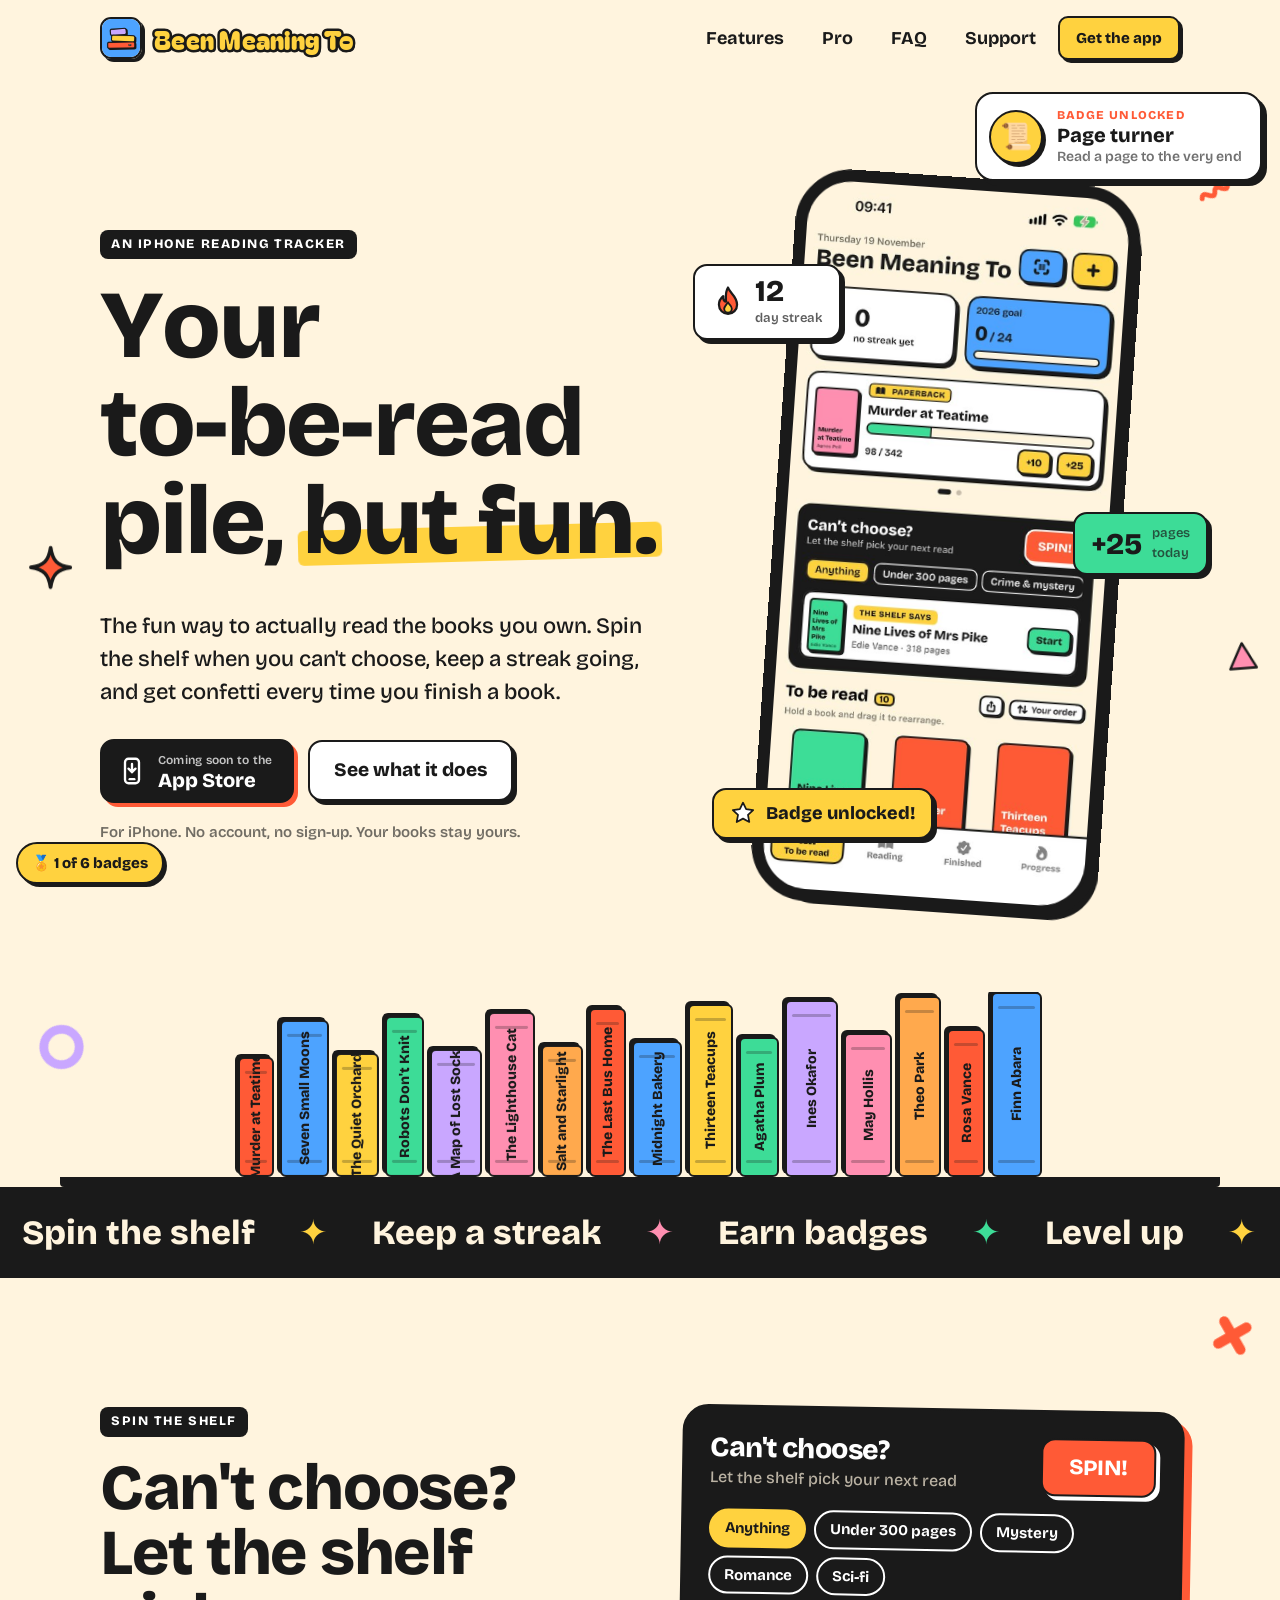
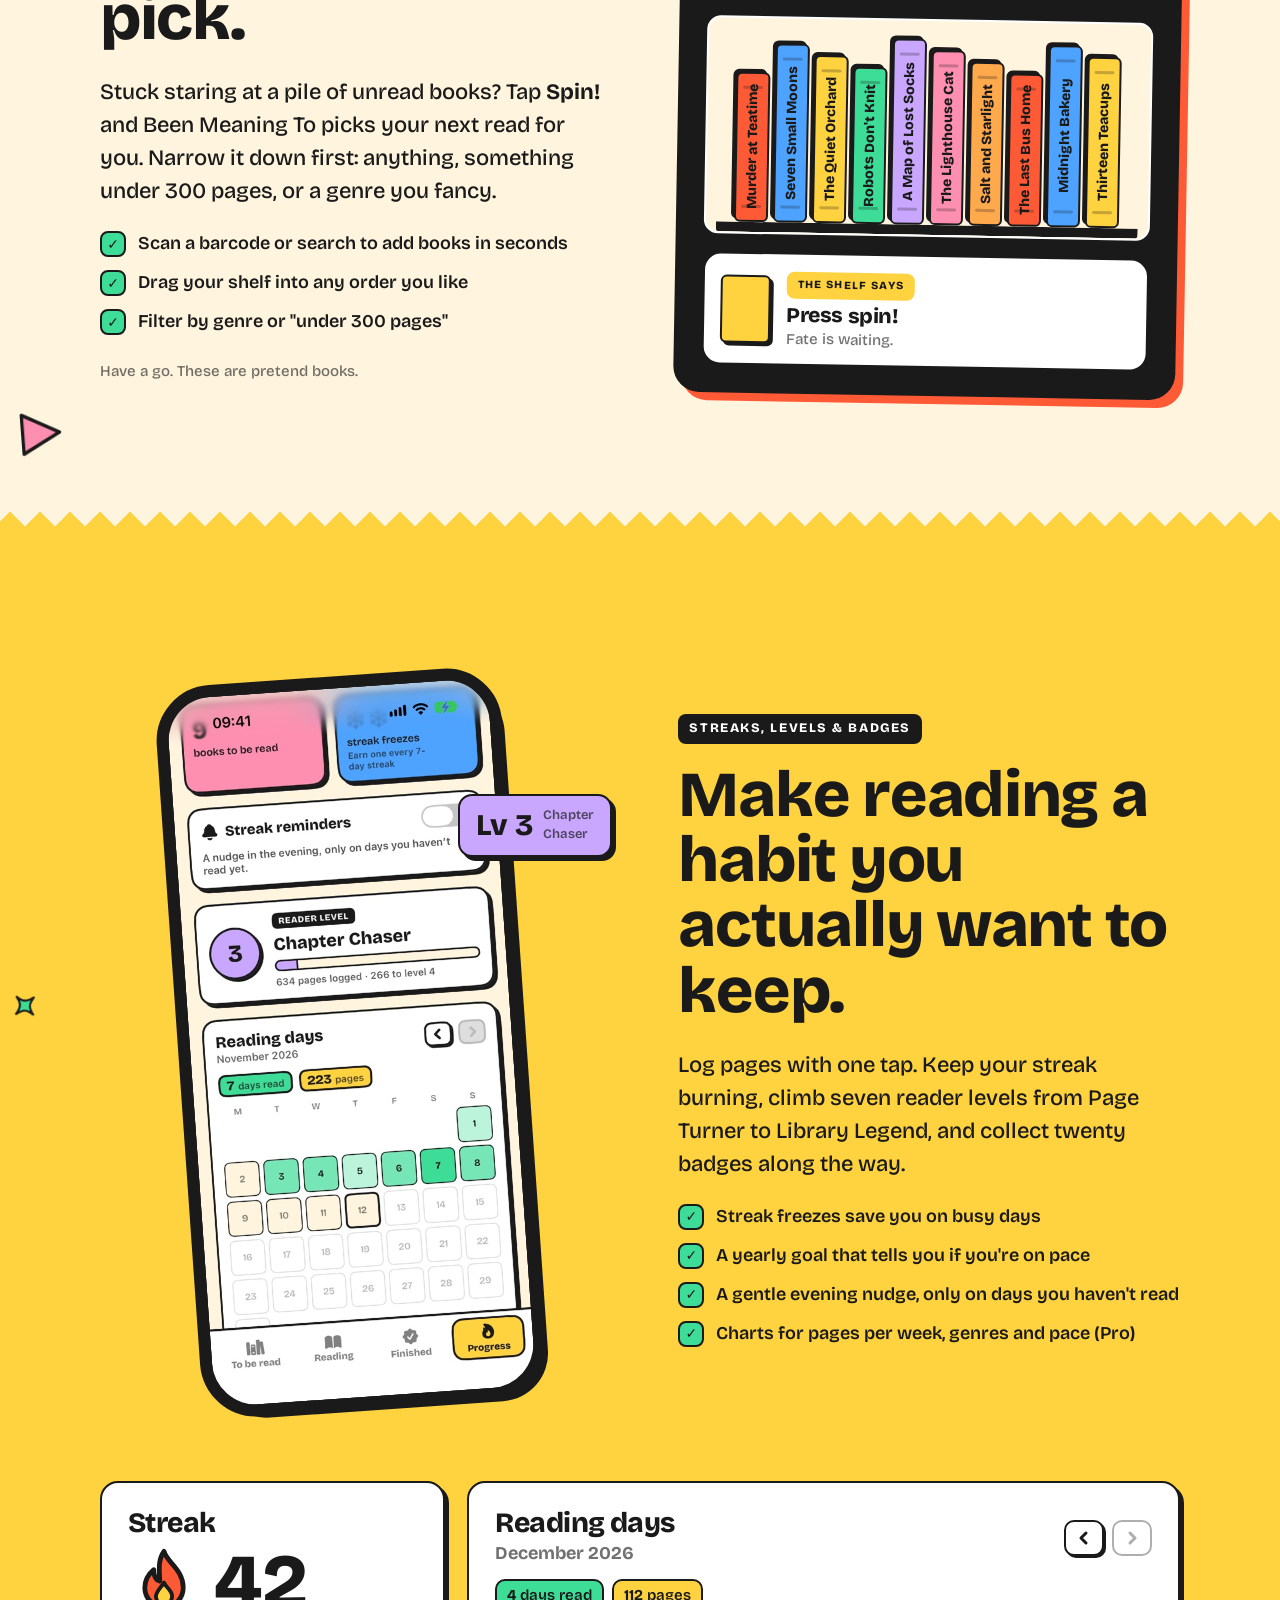
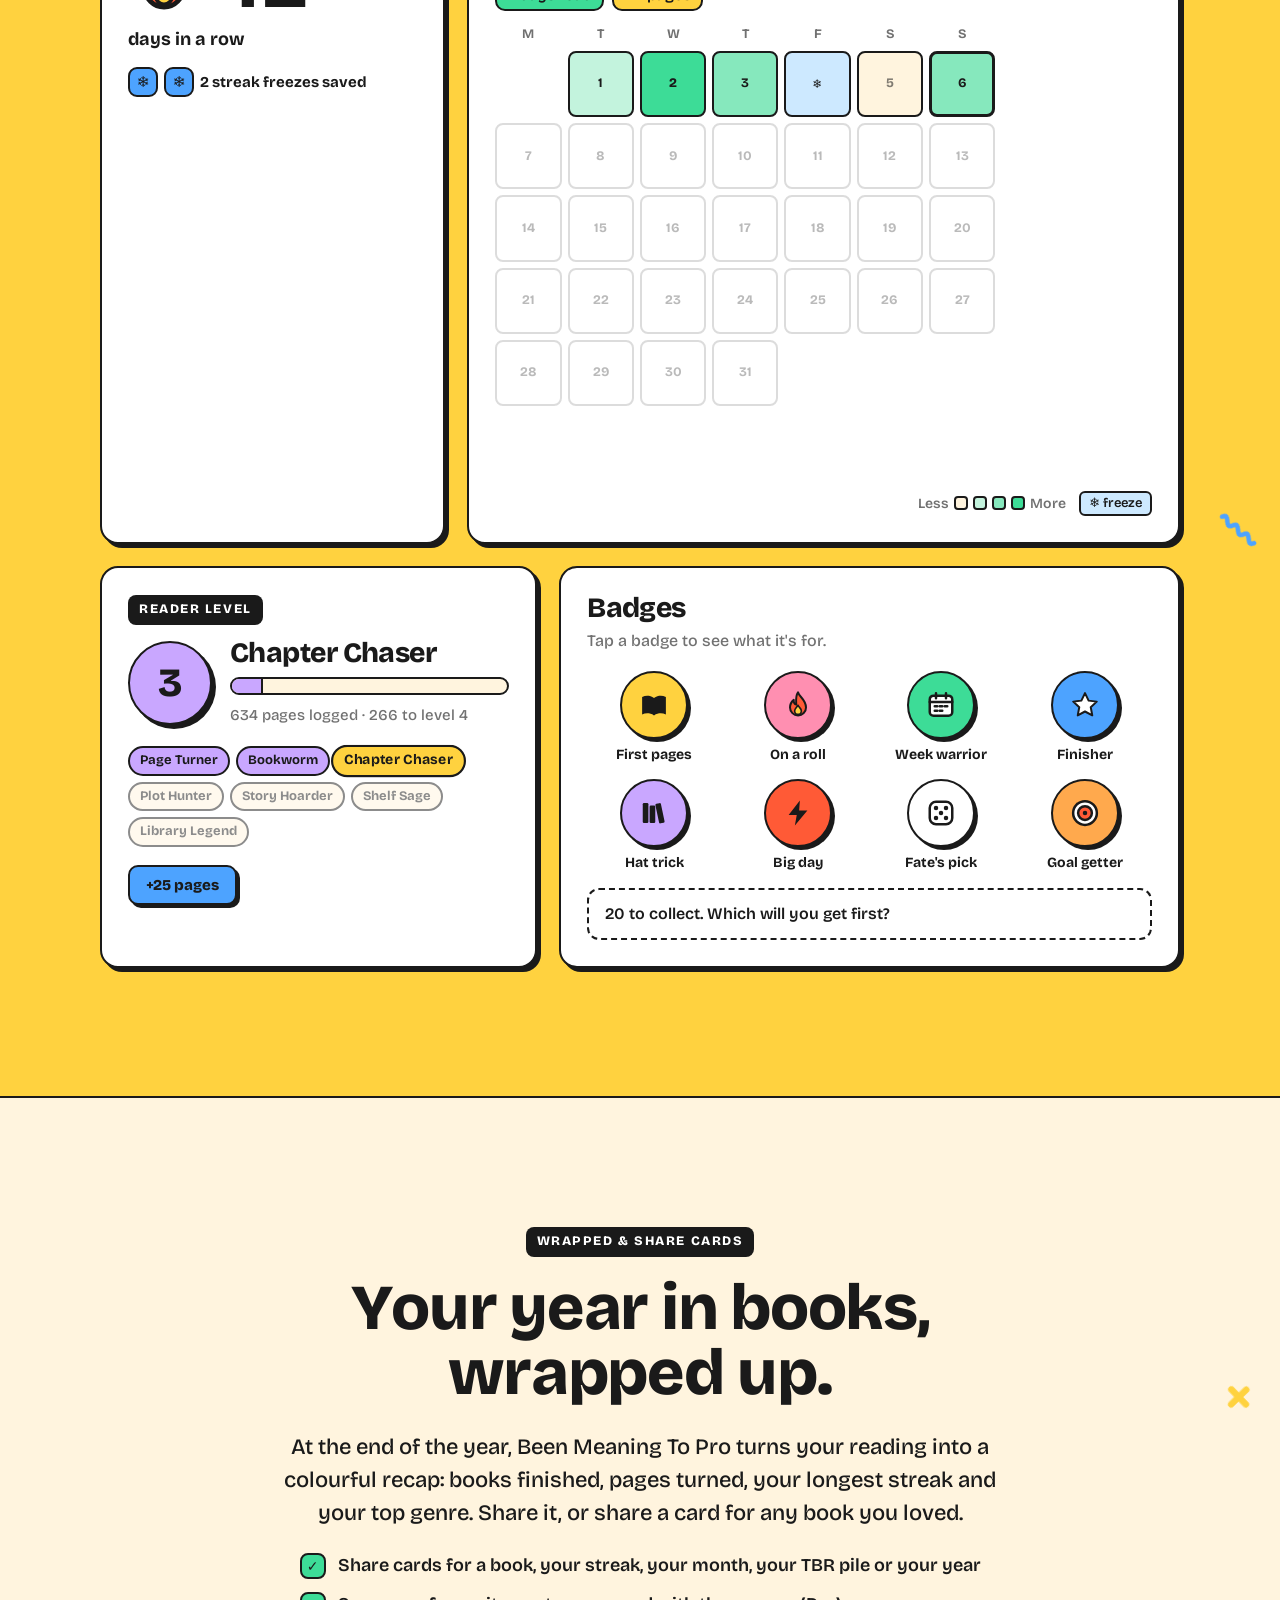
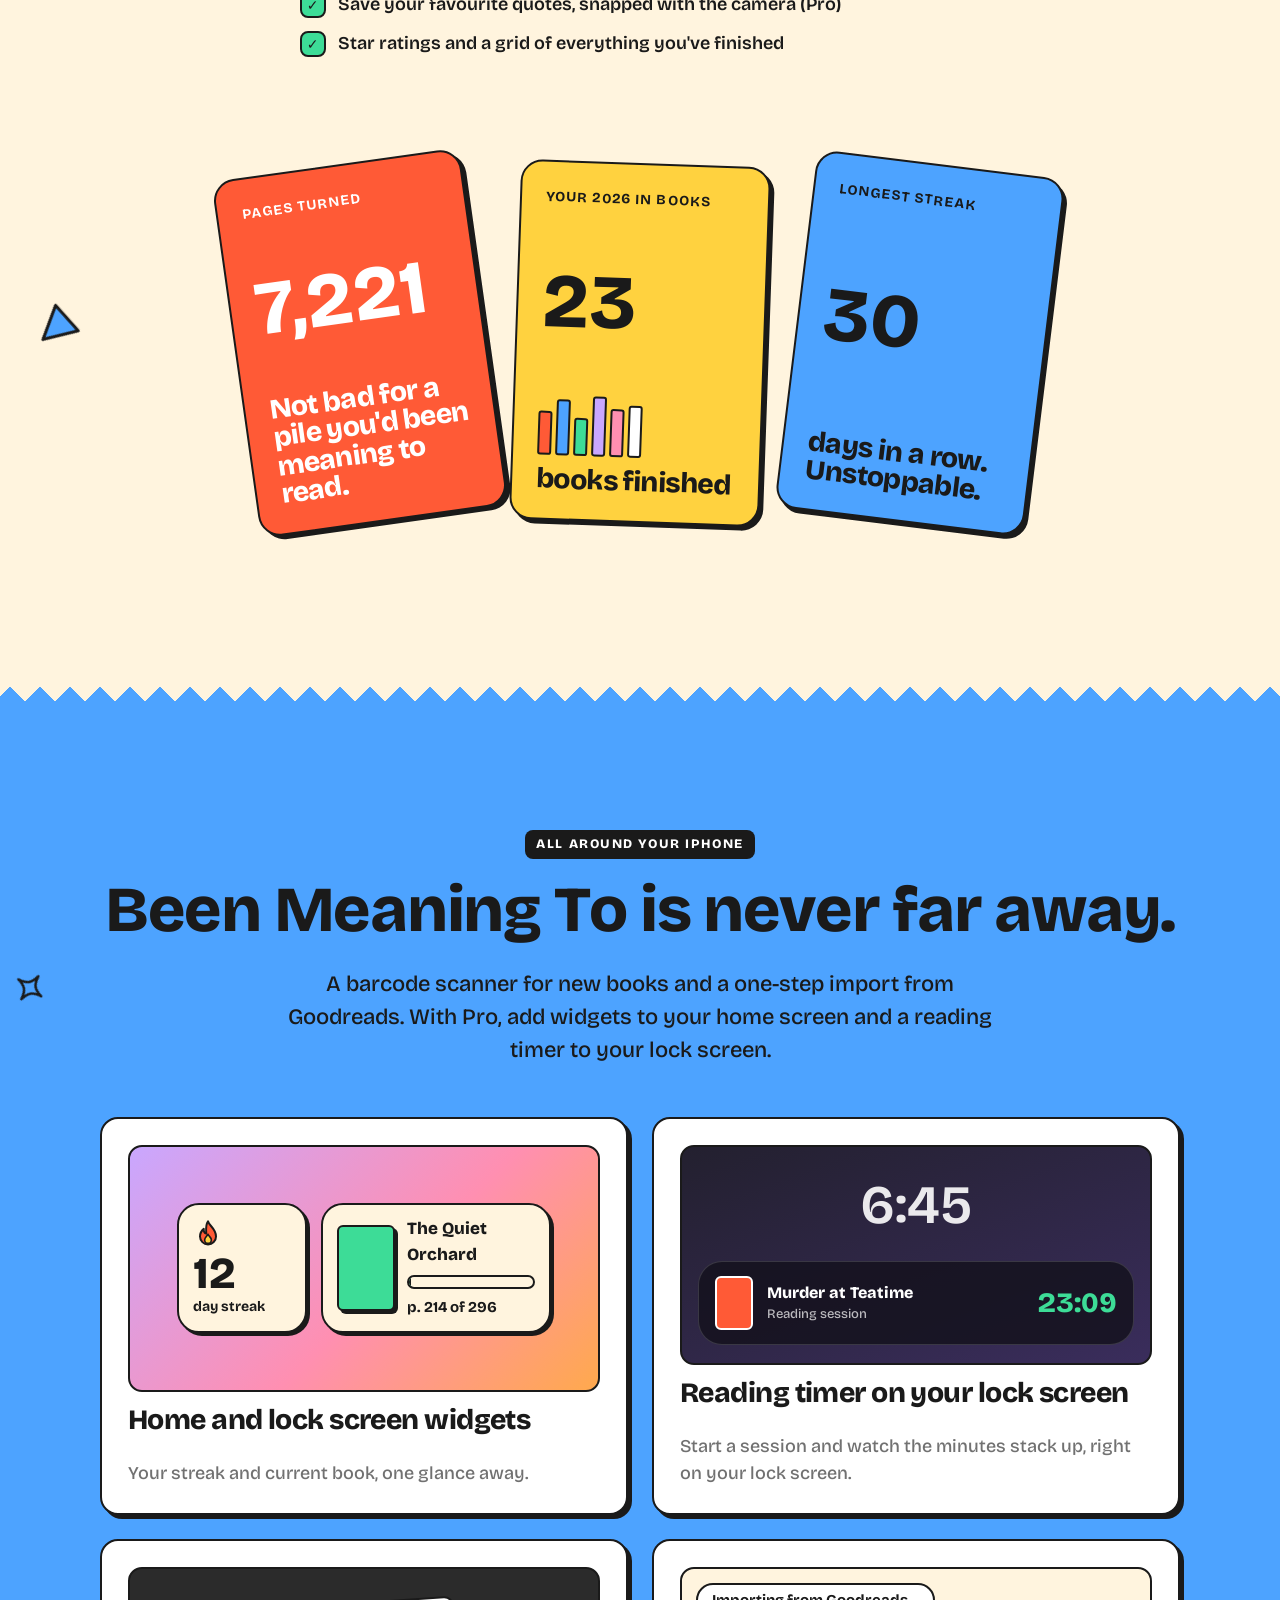
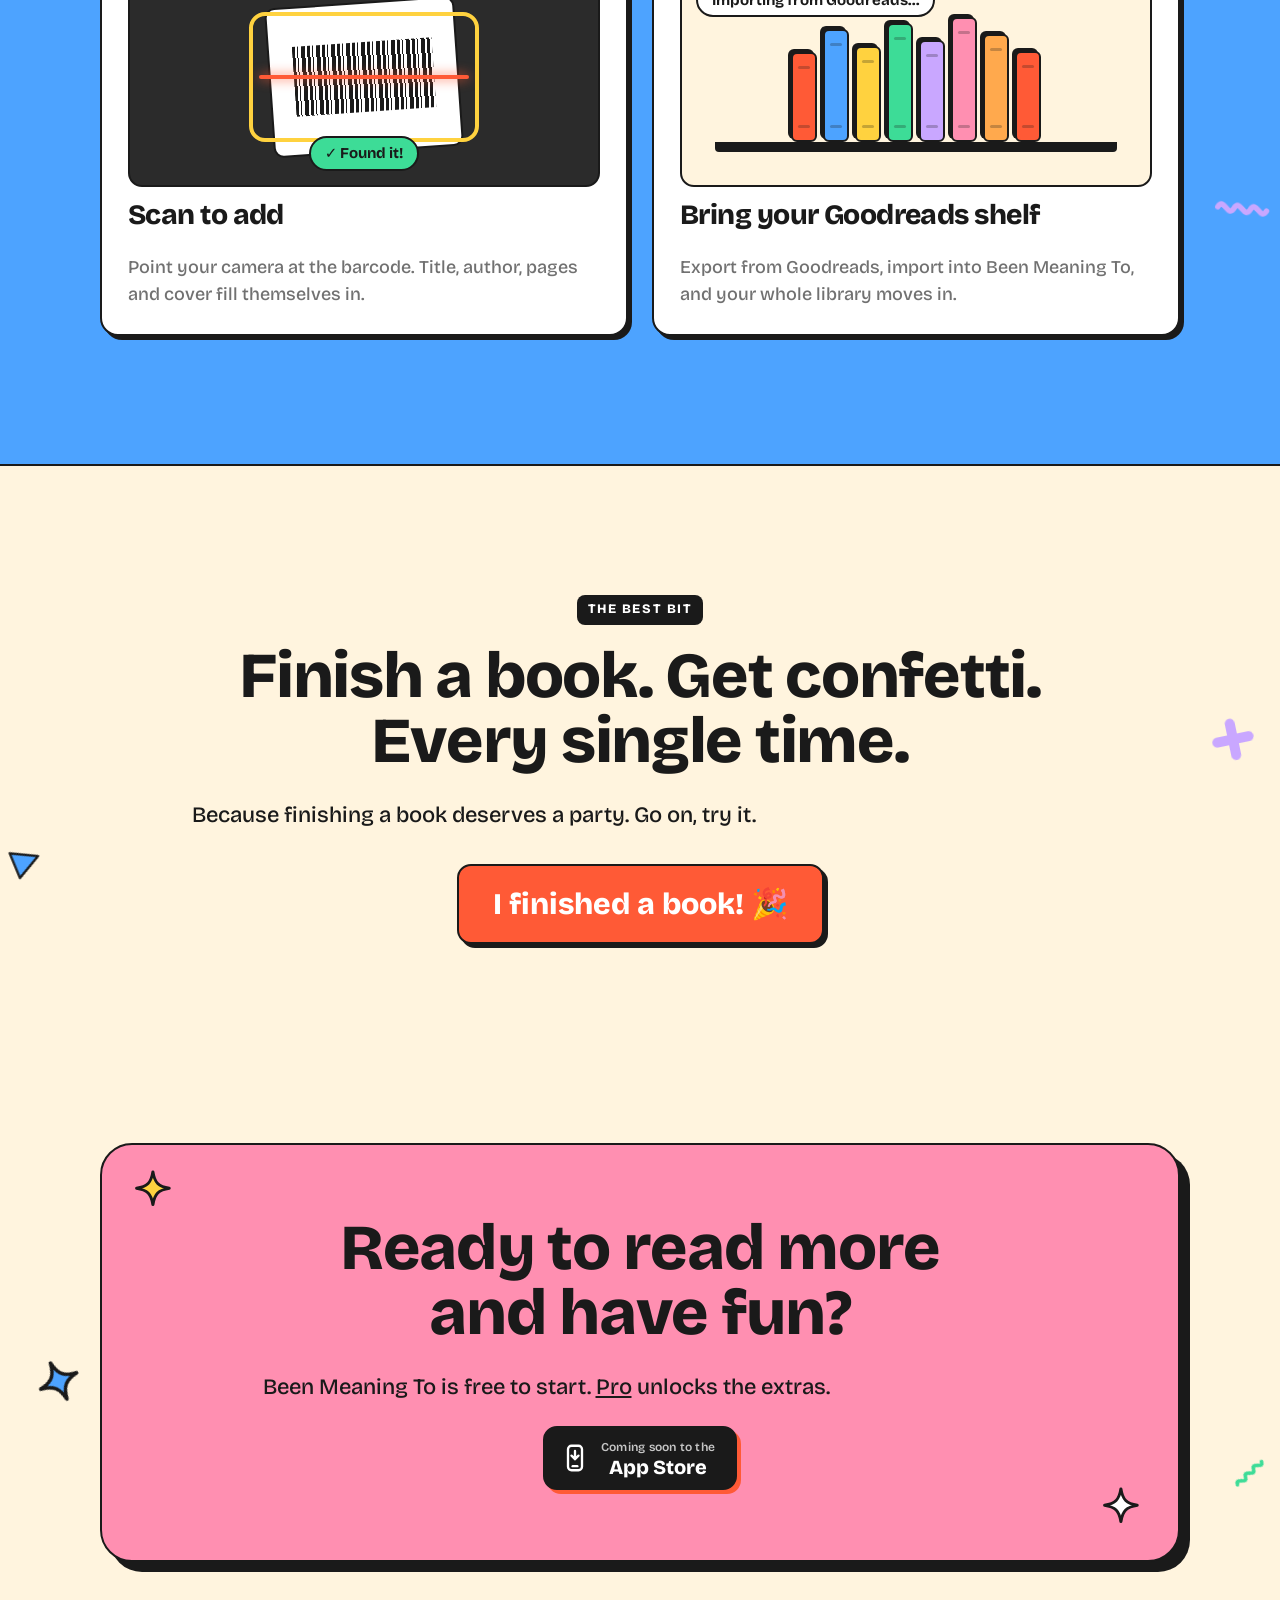
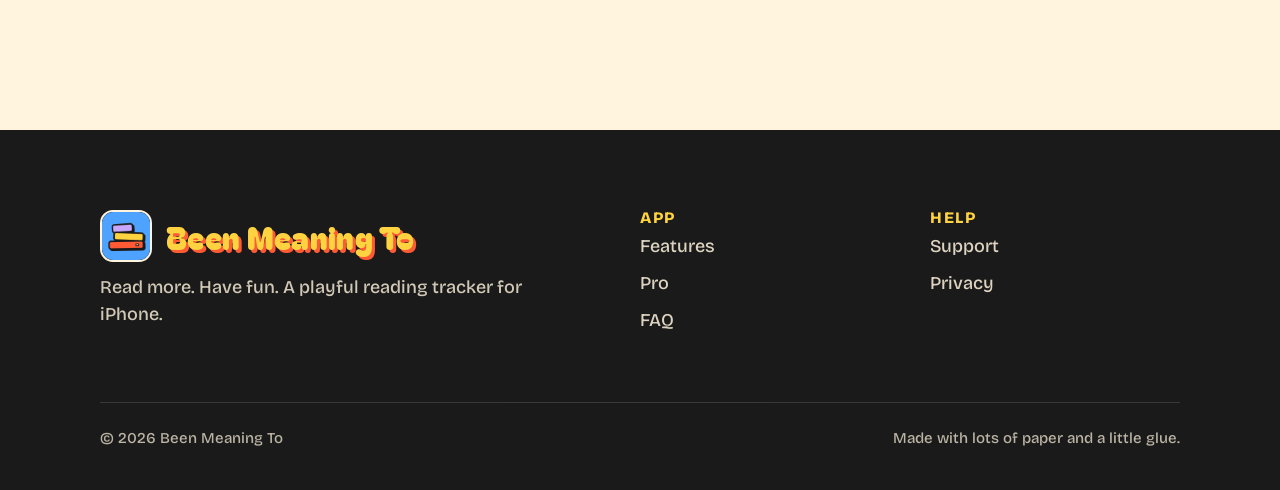
==== index.html @ 49e3c81a "Add files via upload" ====
<!doctype html>
<html lang="en">
<head>
  <meta charset="utf-8">
  <meta name="viewport" content="width=device-width, initial-scale=1">
  <title>Been Meaning To: your to-be-read pile, but fun</title>
  <meta name="description" content="Been Meaning To is a playful iPhone reading tracker. Spin the shelf when you can't choose, keep a streak going, earn badges and get confetti every time you finish a book.">
  <meta name="theme-color" content="#FFF4DE">
  <meta property="og:title" content="Been Meaning To: your to-be-read pile, but fun">
  <meta property="og:description" content="Spin the shelf, keep a streak, earn badges and get confetti every time you finish a book.">
  <meta property="og:image" content="assets/img/logo/logo-sky-on-colour-2x.png">
  <link rel="icon" href="assets/img/icon.png">
  <link rel="apple-touch-icon" href="assets/img/icon.png">
  <link rel="preconnect" href="https://fonts.googleapis.com">
  <link rel="preconnect" href="https://fonts.gstatic.com" crossorigin>
  <link href="https://fonts.googleapis.com/css2?family=Bricolage+Grotesque:opsz,wght@12..96,500;12..96,600;12..96,700;12..96,800&display=swap" rel="stylesheet">
  <link rel="stylesheet" href="assets/css/site.css?v=12">
  <link rel="stylesheet" href="assets/css/home.css?v=12">
</head>
<body>
<a class="skip" href="#main">Skip to content</a>

<!-- Icon sprite -->
<svg width="0" height="0" style="position:absolute" aria-hidden="true">
  <defs>
    <symbol id="i-flame" viewBox="0 0 24 24"><path d="M12 1.8c.9 3.6 6.4 6 6.4 12.1A6.4 6.4 0 0 1 5.6 14c0-3.1 1.8-5.1 3-6.1-.1 2.2.8 3.6 2 3.8C10.4 7.5 10 4.6 12 1.8z" fill="#FF5A36" stroke="#1A1A1A" stroke-width="1.6" stroke-linejoin="round"/><path d="M12 12.2c.5 1.6 2.7 2.4 2.7 4.6a2.7 2.7 0 0 1-5.4 0c0-1.5 1.4-2.6 2.7-4.6z" fill="#FFD23F" stroke="#1A1A1A" stroke-width="1.3" stroke-linejoin="round"/></symbol>
    <symbol id="i-star" viewBox="0 0 24 24"><path d="M12 2.5l2.9 6 6.5.8-4.8 4.5 1.2 6.5L12 17.2l-5.8 3.1 1.2-6.5L2.6 9.3l6.5-.8z" fill="currentColor" stroke="#1A1A1A" stroke-width="1.6" stroke-linejoin="round"/></symbol>
    <symbol id="i-book" viewBox="0 0 24 24"><path d="M2.5 5.5c3-1.3 6.3-1.3 9.5.8v14c-3.2-2-6.5-2-9.5-.8zM21.5 5.5c-3-1.3-6.3-1.3-9.5.8v14c3.2-2 6.5-2 9.5-.8z" fill="#1A1A1A"/></symbol>
    <symbol id="i-cal" viewBox="0 0 24 24"><rect x="3" y="4.5" width="18" height="16" rx="3" fill="#fff" stroke="#1A1A1A" stroke-width="2"/><path d="M3 9.5h18M8 2.5v4M16 2.5v4" stroke="#1A1A1A" stroke-width="2" stroke-linecap="round"/><path d="M7 13h2M11 13h2M15 13h2M7 16.5h2M11 16.5h2" stroke="#1A1A1A" stroke-width="2" stroke-linecap="round"/></symbol>
    <symbol id="i-books" viewBox="0 0 24 24"><rect x="3" y="4" width="4.5" height="16" rx="1" fill="#1A1A1A"/><rect x="8.5" y="6" width="4.5" height="14" rx="1" fill="#1A1A1A"/><rect x="14.5" y="4.2" width="4.5" height="16" rx="1" transform="rotate(-12 16.7 12)" fill="#1A1A1A"/></symbol>
    <symbol id="i-bolt" viewBox="0 0 24 24"><path d="M13.5 2 4.5 13.5h6.5L9.5 22l10-12h-6.6z" fill="#1A1A1A"/></symbol>
    <symbol id="i-dice" viewBox="0 0 24 24"><rect x="3" y="3" width="18" height="18" rx="5" fill="#fff" stroke="#1A1A1A" stroke-width="2"/><circle cx="8" cy="8" r="1.8" fill="#1A1A1A"/><circle cx="16" cy="16" r="1.8" fill="#1A1A1A"/><circle cx="12" cy="12" r="1.8" fill="#1A1A1A"/><circle cx="16" cy="8" r="1.8" fill="#1A1A1A"/><circle cx="8" cy="16" r="1.8" fill="#1A1A1A"/></symbol>
    <symbol id="i-target" viewBox="0 0 24 24"><circle cx="12" cy="12" r="9.5" fill="#fff" stroke="#1A1A1A" stroke-width="2"/><circle cx="12" cy="12" r="5.5" fill="#FF5A36" stroke="#1A1A1A" stroke-width="2"/><circle cx="12" cy="12" r="1.8" fill="#1A1A1A"/></symbol>
    <symbol id="i-spark" viewBox="0 0 24 24"><path d="M12 1.5c.8 5.6 2.9 7.7 8.5 8.5v.1c-5.6.8-7.7 2.9-8.5 8.5h-.1C11.1 13 9 10.9 3.4 10.1V10c5.6-.8 7.7-2.9 8.5-8.5z" fill="currentColor" stroke="#1A1A1A" stroke-width="1.5" stroke-linejoin="round"/></symbol>
    <symbol id="i-phone" viewBox="0 0 24 24"><rect x="6" y="1.5" width="12" height="21" rx="3" fill="none" stroke="currentColor" stroke-width="2"/><path d="M10 19h4" stroke="currentColor" stroke-width="2" stroke-linecap="round"/><path d="M12 6v7m-3-3 3 3 3-3" fill="none" stroke="currentColor" stroke-width="2" stroke-linecap="round" stroke-linejoin="round"/></symbol>
  </defs>
</svg>

<header class="site-header">
  <nav class="wrap nav" aria-label="Main">
    <a class="logo" href="./"><img src="assets/img/icon.png" alt="" width="42" height="42">Been Meaning To</a>
    <button class="menu-toggle" aria-expanded="false" aria-controls="nav-links"><span></span>Menu</button>
    <ul class="nav-links" id="nav-links">
      <li><a href="#features">Features</a></li>
      <li><a href="pro/">Pro</a></li>
      <li><a href="faq/">FAQ</a></li>
      <li><a href="support/">Support</a></li>
      <li><a class="btn small" href="#" data-store>Get the app</a></li>
    </ul>
  </nav>
</header>

<main id="main">

  <!-- ============ HERO ============ -->
  <section class="hero">
    <div class="wrap hero-grid">
      <div>
        <span class="tag eyebrow">An iPhone reading tracker</span>
        <h1>
          <span class="word" style="--i:0">Your</span>
          <span class="word" style="--i:1">to-be-read</span>
          <span class="word" style="--i:2">pile,</span>
          <span class="word" style="--i:3"><span class="hl">but fun.</span></span>
        </h1>
        <p class="lede">The fun way to actually read the books you own. Spin the shelf when you can't choose, keep a streak going, and get confetti every time you finish a book.</p>
        <div class="hero-cta">
          <a class="store" href="#" data-store>
            <svg><use href="#i-phone"/></svg>
            <span><small>Coming soon to the</small><b>App Store</b></span>
          </a>
          <a class="btn paper" href="#features">See what it does</a>
        </div>
        <p class="hero-note muted">For iPhone. No account, no sign-up. Your books stay yours.</p>
      </div>

      <div class="phone-stage">
        <div class="phone"><img src="assets/img/screens/spin.jpg" alt="Been Meaning To home screen: Murder at Teatime in progress, a yearly goal of 24 books, and the shelf picking Nine Lives of Mrs Pike." width="330" height="717"></div>
        <div class="sticker s1"><svg class="flame"><use href="#i-flame"/></svg><span><span class="big" data-count="12">12</span><small>day streak</small></span></div>
        <div class="sticker s2"><span class="big">+25</span><small>pages<br>today</small></div>
        <div class="sticker s3"><svg width="26" height="26" style="color:#fff"><use href="#i-star"/></svg>Badge unlocked!</div>
      </div>
    </div>

    <div class="shelf hero-shelf wrap" aria-hidden="true" id="heroShelf"></div>
  </section>

  <!-- ============ MARQUEE ============ -->
  <div class="marquee" aria-hidden="true">
    <div class="marquee-track">
      <span>Spin the shelf <i>✦</i></span><span>Keep a streak <i>✦</i></span><span>Earn badges <i>✦</i></span><span>Level up <i>✦</i></span><span>Confetti every finish <i>✦</i></span><span>Your year, wrapped <i>✦</i></span>
      <span>Spin the shelf <i>✦</i></span><span>Keep a streak <i>✦</i></span><span>Earn badges <i>✦</i></span><span>Level up <i>✦</i></span><span>Confetti every finish <i>✦</i></span><span>Your year, wrapped <i>✦</i></span>
    </div>
  </div>

  <!-- ============ SPIN THE SHELF ============ -->
  <section id="features">
    <div class="wrap split">
      <div class="reveal">
        <span class="tag eyebrow">Spin the shelf</span>
        <h2>Can't choose? Let the shelf pick.</h2>
        <p class="lede">Stuck staring at a pile of unread books? Tap <b>Spin!</b> and Been Meaning To picks your next read for you. Narrow it down first: anything, something under 300 pages, or a genre you fancy.</p>
        <ul class="ticks">
          <li>Scan a barcode or search to add books in seconds</li>
          <li>Drag your shelf into any order you like</li>
          <li>Filter by genre or "under 300 pages"</li>
        </ul>
        <p class="muted" style="font-size:15px">Have a go. These are pretend books.</p>
      </div>

      <div class="spin-demo reveal" style="--d:.1s; --r:1deg">
        <div class="spin-head">
          <div>
            <h3>Can't choose?</h3>
            <p>Let the shelf pick your next read</p>
          </div>
          <button class="btn tomato spin-btn" id="spinBtn">SPIN!</button>
        </div>
        <div class="moods" role="group" aria-label="Mood">
          <button class="mood" aria-pressed="true" data-mood="any">Anything</button>
          <button class="mood" aria-pressed="false" data-mood="short">Under 300 pages</button>
          <button class="mood" aria-pressed="false" data-mood="Mystery">Mystery</button>
          <button class="mood" aria-pressed="false" data-mood="Romance">Romance</button>
          <button class="mood" aria-pressed="false" data-mood="Sci-fi">Sci-fi</button>
        </div>
        <div class="spin-shelf"><div class="shelf" id="spinShelf"></div></div>
        <div class="spin-result chunky" id="spinResult" aria-live="polite">
          <div class="mini-cover" style="--c: var(--lemon)"></div>
          <div><span class="tag">The shelf says</span><h4>Press spin!</h4><p class="muted">Fate is waiting.</p></div>
        </div>
      </div>
    </div>
  </section>

  <!-- ============ STREAKS, LEVELS, BADGES ============ -->
  <section class="band-lemon zig">
    <div class="wrap">
      <div class="split flip">
        <div class="reveal">
          <span class="tag eyebrow">Streaks, levels &amp; badges</span>
          <h2>Make reading a habit you actually want to keep.</h2>
          <p class="lede">Log pages with one tap. Keep your streak burning, climb seven reader levels from Page Turner to Library Legend, and collect twenty badges along the way.</p>
          <ul class="ticks">
            <li>Streak freezes save you on busy days</li>
            <li>A yearly goal that tells you if you're on pace</li>
            <li>A gentle evening nudge, only on days you haven't read</li>
            <li>Charts for pages per week, genres and pace (Pro)</li>
          </ul>
        </div>
        <div class="phone-stage reveal" style="--d:.1s">
          <div class="phone" style="transform:rotate(-4deg)"><img src="assets/img/screens/levels.jpg" alt="Been Meaning To's progress screen: reader level 3, Chapter Chaser, and a calendar of reading days." loading="lazy" width="330" height="717"></div>
          <div class="sticker" style="top:18%; right:-2%; --r:6deg; background:var(--lilac)"><span class="big">Lv 3</span><small>Chapter<br>Chaser</small></div>
        </div>
      </div>

      <div class="stats-grid">
        <div class="chunky stat stat-streak reveal">
          <h3>Streak</h3>
          <div class="streak-num"><svg class="flame"><use href="#i-flame"/></svg><b data-count="42">42</b></div>
          <p style="margin:6px 0 0; font-weight:700">days in a row</p>
          <div class="freeze"><span>❄</span><span>❄</span> 2 streak freezes saved</div>
        </div>

        <div class="chunky stat stat-heat reveal" style="--d:.1s">
          <div class="cal-head">
            <div><h3>Reading days</h3><p class="cal-month" id="calMonth">This month</p></div>
            <div class="cal-arrows">
              <button class="cal-arrow" id="calPrev" aria-label="Previous month"><svg width="16" height="16" viewBox="0 0 16 16" aria-hidden="true"><path d="M10 3 5 8l5 5" fill="none" stroke="currentColor" stroke-width="3" stroke-linecap="round" stroke-linejoin="round"/></svg></button>
              <button class="cal-arrow" id="calNext" aria-label="Next month"><svg width="16" height="16" viewBox="0 0 16 16" aria-hidden="true"><path d="m6 3 5 5-5 5" fill="none" stroke="currentColor" stroke-width="3" stroke-linecap="round" stroke-linejoin="round"/></svg></button>
            </div>
          </div>
          <div class="cal-pills"><span class="cal-pill mint"><b id="calDays">0</b> days read</span><span class="cal-pill lemon"><b id="calPages">0</b> pages</span></div>
          <div class="cal-week" aria-hidden="true"><span>M</span><span>T</span><span>W</span><span>T</span><span>F</span><span>S</span><span>S</span></div>
          <div class="heat" id="heat" data-on-view></div>
          <div class="heat-legend">Less <i style="background:var(--ground)"></i><i class="l1"></i><i class="l2"></i><i class="l3"></i> More <span class="heat-freeze">❄ freeze</span></div>
        </div>

        <div class="chunky stat stat-level reveal">
          <span class="tag">Reader level</span>
          <div class="level-top" style="margin-top:14px">
            <div class="level-badge" id="levelNum">3</div>
            <div style="flex:1">
              <h3 id="levelName" style="margin:0">Chapter Chaser</h3>
              <div class="bar"><i id="levelBar"></i></div>
              <small class="muted" id="levelPages">634 pages logged</small>
            </div>
          </div>
          <ul class="ladder" id="ladder"></ul>
          <button class="btn small sky" id="logBtn" style="margin-top:18px">+25 pages</button>
        </div>

        <div class="chunky stat stat-badges reveal" style="--d:.1s">
          <h3>Badges</h3>
          <p class="muted" style="margin:0; font-size:16px">Tap a badge to see what it's for.</p>
          <div class="badges" id="badges"></div>
          <div class="badge-tip" id="badgeTip" aria-live="polite">20 to collect. Which will you get first?</div>
        </div>
      </div>
    </div>
  </section>

  <!-- ============ WRAPPED ============ -->
  <section>
    <div class="wrap">
      <div class="reveal wrapped-intro">
        <span class="tag eyebrow">Wrapped &amp; share cards</span>
        <h2>Your year in books, wrapped up.</h2>
        <p class="lede">At the end of the year, Been Meaning To Pro turns your reading into a colourful recap: books finished, pages turned, your longest streak and your top genre. Share it, or share a card for any book you loved.</p>
        <ul class="ticks">
          <li>Share cards for a book, your streak, your month, your TBR pile or your year</li>
          <li>Save your favourite quotes, snapped with the camera (Pro)</li>
          <li>Star ratings and a grid of everything you've finished</li>
        </ul>
      </div>
      <div class="wrapped-stage" data-on-view id="wrapped">
        <div class="wcard chunky w1">
          <small>Pages turned</small>
          <div class="k" data-count="7412">7,412</div>
          <h4>Not bad for a pile you'd been meaning to read.</h4>
        </div>
        <div class="wcard chunky w2">
          <small>Your 2026 in books</small>
          <div class="k" data-count="24">24</div>
          <div>
            <div class="spines"><i style="height:44px;background:var(--tomato)"></i><i style="height:56px;background:var(--sky)"></i><i style="height:38px;background:var(--mint)"></i><i style="height:60px;background:var(--lilac)"></i><i style="height:48px;background:var(--pink)"></i><i style="height:52px"></i></div>
            <h4 style="margin-top:10px">books finished</h4>
          </div>
        </div>
        <div class="wcard chunky w3">
          <small>Longest streak</small>
          <div class="k" data-count="31">31</div>
          <h4>days in a row. Unstoppable.</h4>
        </div>
      </div>
    </div>
  </section>

  <!-- ============ EXTRAS ============ -->
  <section class="band-sky zig">
    <div class="wrap">
      <div class="center reveal">
        <span class="tag eyebrow">All around your iPhone</span>
        <h2>Been Meaning To is never far away.</h2>
        <p class="lede">A barcode scanner for new books and a one-step import from Goodreads. With Pro, add widgets to your home screen and a reading timer to your lock screen.</p>
      </div>

      <div class="extras">
        <div class="chunky extra reveal">
          <div class="demo wallpaper">
            <div class="widgets">
              <div class="widget sm"><svg class="flame"><use href="#i-flame"/></svg><div><b>12</b><div style="font-weight:700;font-size:14px">day streak</div></div></div>
              <div class="widget md">
                <div class="mini-cover" style="--c:var(--mint)"></div>
                <div style="flex:1">
                  <h5>The Quiet Orchard</h5>
                  <div class="bar"><i></i></div>
                  <small style="font-weight:700">p. 214 of 296</small>
                </div>
              </div>
            </div>
          </div>
          <h3>Home and lock screen widgets</h3>
          <p class="muted">Your streak and current book, one glance away.</p>
        </div>

        <div class="chunky extra reveal" style="--d:.1s">
          <div class="demo lock">
            <div class="lock-time" id="lockTime">9:41</div>
            <div class="activity">
              <div class="mini-cover" style="--c:var(--tomato)"></div>
              <div><h5>Murder at Teatime</h5><p>Reading session</p></div>
              <div class="clock" id="clock">00:00</div>
            </div>
          </div>
          <h3>Reading timer on your lock screen</h3>
          <p class="muted">Start a session and watch the minutes stack up, right on your lock screen.</p>
        </div>

        <div class="chunky extra reveal">
          <div class="demo scanner">
            <div class="book-back"><div class="barcode"></div></div>
            <div class="scan-frame"></div>
            <div class="scan-line"></div>
            <div class="pill found">✓ Found it!</div>
          </div>
          <h3>Scan to add</h3>
          <p class="muted">Point your camera at the barcode. Title, author, pages and cover fill themselves in.</p>
        </div>

        <div class="chunky extra reveal" style="--d:.1s">
          <div class="demo import">
            <span class="pill">Importing from Goodreads…</span>
            <div class="shelf" id="importShelf"></div>
          </div>
          <h3>Bring your Goodreads shelf</h3>
          <p class="muted">Export from Goodreads, import into Been Meaning To, and your whole library moves in.</p>
        </div>
      </div>
    </div>
  </section>

  <!-- ============ FINISH CELEBRATION ============ -->
  <section class="finish">
    <div class="wrap reveal">
      <span class="tag eyebrow">The best bit</span>
      <h2>Finish a book. Get confetti. Every single time.</h2>
      <p class="lede">Because finishing a book deserves a party. Go on, try it.</p>
      <button class="btn tomato finish-btn" id="finishBtn">I finished a book! 🎉</button>
      <p class="finish-count" id="finishCount" aria-live="polite">&nbsp;</p>
    </div>
  </section>

  <!-- ============ CTA ============ -->
  <section style="padding-top:0">
    <div class="wrap">
      <div class="cta-card chunky reveal">
        <svg class="spark" style="top:24px; left:28px; color:var(--lemon)"><use href="#i-spark"/></svg>
        <svg class="spark" style="bottom:28px; right:34px; color:var(--paper); animation-direction:reverse"><use href="#i-spark"/></svg>
        <h2>Ready to read more and have fun?</h2>
        <p class="lede">Been Meaning To is free to start. <a href="pro/">Pro</a> unlocks the extras.</p>
        <a class="store" href="#" data-store>
          <svg><use href="#i-phone"/></svg>
          <span><small>Coming soon to the</small><b>App Store</b></span>
        </a>
      </div>
    </div>
  </section>

</main>

<footer class="site-footer">
  <div class="wrap">
    <div class="foot-grid">
      <div>
        <div class="foot-logo"><img src="assets/img/icon.png" alt="">Been Meaning To</div>
        <p style="opacity:.8; max-width:24em">Read more. Have fun. A playful reading tracker for iPhone.</p>
      </div>
      <div>
        <h4>App</h4>
        <ul><li><a href="#features">Features</a></li><li><a href="pro/">Pro</a></li><li><a href="faq/">FAQ</a></li></ul>
      </div>
      <div>
        <h4>Help</h4>
        <ul><li><a href="support/">Support</a></li><li><a href="privacy/">Privacy</a></li></ul>
      </div>
    </div>
    <div class="foot-base"><span>© <span data-year>2026</span> Been Meaning To</span><span>Made with lots of paper and a little glue.</span></div>
  </div>
</footer>

<script src="assets/js/site.js?v=12"></script>
<script src="assets/js/home.js?v=12"></script>
</body>
</html>
---- assets/css/site.css ----
/* Been Meaning To — website styles
   Matches the app's "Sweet shop" palette: flat colour, thick ink outlines, hard offset shadows. */

@font-face {
  font-family: "Stacks Display";
  src: url("../fonts/StacksDisplay-ExtraBold.ttf") format("truetype");
  font-weight: 800;
  font-display: swap;
}
@font-face {
  font-family: "Stacks Display";
  src: url("../fonts/StacksDisplay-SemiBold.ttf") format("truetype");
  font-weight: 600;
  font-display: swap;
}

@font-face {
  font-family: "Loud Logo";
  src: url("../fonts/BagelFatOne.woff2") format("woff2");
  font-weight: 400;
  font-display: swap;
}
:root {
  --ground: #FFF4DE;
  --ink: #1A1A1A;
  --paper: #FFFFFF;
  --tomato: #FF5A36;
  --sky: #4DA3FF;
  --lemon: #FFD23F;
  --mint: #3DDC97;
  --lilac: #C9A7FF;
  --pink: #FF8FB1;
  --orange: #FFA94D;
  --muted: rgba(26, 26, 26, .62);

  --stroke: 2.5px;
  --radius: 18px;
  --shadow: 4px;

  --display: "Stacks Display", "Bricolage Grotesque", system-ui, sans-serif;
  --body: "Bricolage Grotesque", system-ui, -apple-system, sans-serif;

  --wrap: 1160px;
  --gutter: clamp(16px, 4vw, 40px);
  --bounce: cubic-bezier(.34, 1.56, .64, 1);
}

*, *::before, *::after { box-sizing: border-box; }
html { scroll-behavior: smooth; -webkit-text-size-adjust: 100%; }
body {
  margin: 0;
  background: var(--ground);
  color: var(--ink);
  font-family: var(--body);
  font-weight: 500;
  font-size: 18px;
  line-height: 1.5;
  overflow-x: hidden;
}
img { max-width: 100%; display: block; }
a { color: inherit; }
h1, h2, h3, h4 { font-family: var(--display); font-weight: 800; line-height: 1.02; margin: 0 0 .4em; letter-spacing: -.02em; }
h1 { font-size: clamp(46px, 8vw, 96px); }
h2 { font-size: clamp(36px, 5.5vw, 64px); }
h3 { font-size: clamp(22px, 2.4vw, 28px); }
p { margin: 0 0 1em; }
.muted { color: var(--muted); }
.wrap { max-width: var(--wrap); margin: 0 auto; padding: 0 var(--gutter); }
.skip { position: absolute; left: -999px; }
.skip:focus { left: 16px; top: 16px; z-index: 100; }
:focus-visible { outline: 3px solid var(--sky); outline-offset: 3px; }

/* ---------- Chunky building blocks ---------- */
.chunky {
  background: var(--paper);
  border: var(--stroke) solid var(--ink);
  border-radius: var(--radius);
  box-shadow: var(--shadow) var(--shadow) 0 var(--ink);
}
.tag {
  display: inline-block;
  background: var(--ink); color: var(--paper);
  font-family: var(--display); font-weight: 800;
  font-size: 13px; letter-spacing: .12em; text-transform: uppercase;
  padding: 5px 11px; border-radius: 8px;
}
.pill {
  display: inline-flex; align-items: center; gap: 6px;
  border: var(--stroke) solid var(--ink); border-radius: 999px;
  padding: 4px 14px; font-weight: 700; font-size: 15px;
  background: var(--paper);
}

.btn {
  --fill: var(--lemon);
  position: relative; display: inline-flex; align-items: center; justify-content: center; gap: 10px;
  font-family: var(--display); font-weight: 800; font-size: 19px;
  color: var(--ink); text-decoration: none; cursor: pointer;
  background: var(--fill);
  border: var(--stroke) solid var(--ink); border-radius: 14px;
  box-shadow: 4px 4px 0 var(--ink);
  padding: 14px 24px;
  transition: transform .12s ease, box-shadow .12s ease;
}
.btn:hover { animation: wobble .5s var(--bounce); }
.btn:active { transform: translate(4px, 4px); box-shadow: 0 0 0 var(--ink); animation: none; }
.btn.small { font-size: 15px; padding: 9px 16px; border-radius: 10px; box-shadow: 3px 3px 0 var(--ink); }
.btn.small:active { transform: translate(3px, 3px); }
.btn.tomato { --fill: var(--tomato); color: var(--paper); }
.btn.mint { --fill: var(--mint); }
.btn.sky { --fill: var(--sky); }
.btn.paper { --fill: var(--paper); }
.btn.ink { --fill: var(--ink); color: var(--paper); box-shadow: 4px 4px 0 var(--tomato); }

/* App Store "coming soon" badge */
.store {
  display: inline-flex; align-items: center; gap: 12px;
  background: var(--ink); color: var(--paper); text-decoration: none;
  border: var(--stroke) solid var(--ink); border-radius: 14px;
  box-shadow: 4px 4px 0 var(--tomato);
  padding: 10px 20px 10px 16px; cursor: pointer;
  transition: transform .12s ease, box-shadow .12s ease;
}
.store:hover { animation: wobble .5s var(--bounce); }
.store:active { transform: translate(4px, 4px); box-shadow: 0 0 0 var(--tomato); }
.store svg { width: 28px; height: 28px; flex: none; }
.store small { display: block; font-size: 12px; opacity: .75; font-weight: 600; letter-spacing: .02em; }
.store b { display: block; font-family: var(--display); font-weight: 800; font-size: 20px; line-height: 1.1; }

/* ---------- Header ---------- */
.site-header {
  position: sticky; top: 0; z-index: 50;
  background: color-mix(in srgb, var(--ground) 88%, transparent);
  backdrop-filter: blur(10px); -webkit-backdrop-filter: blur(10px);
  border-bottom: var(--stroke) solid transparent;
  transition: border-color .2s;
}
.site-header.scrolled { border-bottom-color: var(--ink); }
.nav { display: flex; align-items: center; justify-content: space-between; gap: 16px; height: 76px; }
.logo { display: inline-flex; align-items: center; gap: 12px; text-decoration: none; font-family: "Loud Logo", var(--display); font-weight: 400; font-size: 26px; letter-spacing: .01em; color: var(--lemon); -webkit-text-stroke: 5px var(--ink); paint-order: stroke fill; text-shadow: 2px 2px 0 var(--ink); }
.logo img { width: 42px; height: 42px; border-radius: 11px; border: var(--stroke) solid var(--ink); box-shadow: 3px 3px 0 var(--ink); transition: transform .4s var(--bounce); }
.logo:hover img { transform: rotate(-12deg) scale(1.08); }
.nav-links { display: flex; align-items: center; gap: 6px; list-style: none; margin: 0; padding: 0; }
.nav-links a:not(.btn) {
  text-decoration: none; font-weight: 700; padding: 8px 14px; border-radius: 10px;
  border: var(--stroke) solid transparent; transition: background .15s, border-color .15s;
}
.nav-links a:not(.btn):hover, .nav-links a[aria-current="page"] { background: var(--paper); border-color: var(--ink); }
.menu-toggle { display: none; }

@media (max-width: 820px) {
  .menu-toggle {
    display: inline-flex; align-items: center; justify-content: center;
    width: 46px; height: 46px; background: var(--lemon);
    border: var(--stroke) solid var(--ink); border-radius: 12px; box-shadow: 3px 3px 0 var(--ink);
    cursor: pointer; font-size: 0;
  }
  .menu-toggle span, .menu-toggle span::before, .menu-toggle span::after {
    display: block; width: 20px; height: 3px; background: var(--ink); border-radius: 3px; position: relative; transition: transform .25s var(--bounce), opacity .2s;
  }
  .menu-toggle span::before, .menu-toggle span::after { content: ""; position: absolute; left: 0; }
  .menu-toggle span::before { top: -7px; }
  .menu-toggle span::after { top: 7px; }
  .menu-open .menu-toggle span { background: transparent; }
  .menu-open .menu-toggle span::before { transform: translateY(7px) rotate(45deg); }
  .menu-open .menu-toggle span::after { transform: translateY(-7px) rotate(-45deg); }
  .nav-links {
    position: absolute; top: 76px; left: 16px; right: 16px;
    flex-direction: column; align-items: stretch; gap: 4px; padding: 12px;
    background: var(--paper); border: var(--stroke) solid var(--ink); border-radius: var(--radius); box-shadow: 4px 4px 0 var(--ink);
    transform-origin: top right; transform: scale(.9) translateY(-10px); opacity: 0; pointer-events: none;
    transition: transform .3s var(--bounce), opacity .2s;
  }
  .menu-open .nav-links { transform: none; opacity: 1; pointer-events: auto; }
  .nav-links a:not(.btn) { padding: 12px 14px; }
  .nav-links .btn { margin-top: 6px; }
}

/* ---------- Sections ---------- */
section { position: relative; padding: clamp(72px, 10vw, 130px) 0; }
.eyebrow { display: inline-block; margin-bottom: 18px; }
.lede { font-size: clamp(19px, 2vw, 22px); max-width: 34em; }
.center { text-align: center; }
.center .lede { margin-left: auto; margin-right: auto; }
.split { display: grid; grid-template-columns: minmax(0, 1fr) minmax(0, 1fr); gap: clamp(32px, 6vw, 80px); align-items: center; }
.split.flip > :first-child { order: 2; }
@media (max-width: 880px) {
  .split { grid-template-columns: minmax(0, 1fr); }
  .split.flip > :first-child { order: 0; }
}
.band-ink { background: var(--ink); color: var(--ground); }
.band-ink .muted { color: rgba(255, 244, 222, .7); }
.band-lemon { background: var(--lemon); border-block: var(--stroke) solid var(--ink); }
.band-sky { background: var(--sky); border-block: var(--stroke) solid var(--ink); }
.band-lilac { background: var(--lilac); border-block: var(--stroke) solid var(--ink); }

/* Scalloped "cut paper" edge between bands */
.edge { position: absolute; left: 0; right: 0; height: 22px; pointer-events: none; }
.edge.top { top: -21px; }
.edge.bottom { bottom: -21px; transform: scaleY(-1); }
.edge svg { width: 100%; height: 100%; display: block; }

/* Checklist with chunky ticks */
.ticks { list-style: none; padding: 0; margin: 0 0 1.4em; display: grid; gap: 12px; }
.ticks li { display: flex; gap: 12px; align-items: flex-start; font-weight: 600; }
.ticks li::before {
  content: "✓"; flex: none; display: grid; place-items: center;
  width: 26px; height: 26px; margin-top: 1px; border-radius: 8px;
  background: var(--mint); border: var(--stroke) solid var(--ink); font-weight: 900; font-size: 14px;
}

/* ---------- Phone mockup ---------- */
.phone {
  position: relative; width: min(330px, 70vw); aspect-ratio: 1206 / 2622;
  border: 4px solid var(--ink); border-radius: 48px; overflow: hidden;
  background: var(--ink); box-shadow: 10px 10px 0 var(--ink);
  outline: 9px solid var(--ink); outline-offset: -1px;
}
.phone img { width: 100%; height: 100%; object-fit: cover; border-radius: 40px; }
.phone-stage { position: relative; display: grid; place-items: center; padding: 30px 0; }

/* Floating stickers around phones */
.sticker {
  position: absolute; z-index: 3;
  display: inline-flex; align-items: center; gap: 10px;
  font-family: var(--display); font-weight: 800; font-size: 18px;
  padding: 10px 16px; border: var(--stroke) solid var(--ink); border-radius: 14px;
  box-shadow: 4px 4px 0 var(--ink); background: var(--paper);
  animation: float 5s ease-in-out infinite;
  white-space: nowrap;
}
.sticker .big { font-size: 30px; line-height: 1; }
.sticker small { display: block; font-family: var(--body); font-weight: 600; font-size: 13px; opacity: .7; }

/* ---------- Book spines ---------- */
.spine {
  --h: 180px; --w: 44px; --c: var(--sky);
  width: var(--w); height: var(--h); background: var(--c);
  border: var(--stroke) solid var(--ink); border-radius: 6px;
  box-shadow: 3px 3px 0 var(--ink);
  display: flex; align-items: center; justify-content: center; position: relative;
  font-family: var(--display); font-weight: 800; font-size: 14px;
  writing-mode: vertical-rl; transform: rotate(180deg);
  overflow: hidden; white-space: nowrap; text-overflow: ellipsis; padding: 10px 0;
}
.spine::before, .spine::after { content: ""; position: absolute; left: 5px; right: 5px; height: 3px; background: rgba(26,26,26,.25); border-radius: 2px; }
.spine::before { top: 12px; }
.spine::after { bottom: 12px; }
.shelf {
  display: flex; align-items: flex-end; gap: 6px; padding: 0 14px;
  border-bottom: 10px solid var(--ink); border-radius: 0 0 4px 4px;
}

/* ---------- Reveal on scroll ---------- */
.reveal { opacity: 0; transform: translateY(40px) rotate(var(--r, 0deg)); transition: opacity .7s ease, transform .8s var(--bounce); transition-delay: var(--d, 0s); }
.reveal.in { opacity: 1; transform: rotate(var(--r, 0deg)); }
.pop { opacity: 0; transform: scale(.4) rotate(-12deg); transition: opacity .3s ease, transform .55s var(--bounce); transition-delay: var(--d, 0s); }
.pop.in { opacity: 1; transform: none; }

/* ---------- Keyframes ---------- */
@keyframes wobble {
  0% { transform: rotate(0); }
  25% { transform: rotate(-3deg) scale(1.03); }
  55% { transform: rotate(2deg) scale(1.03); }
  80% { transform: rotate(-1deg); }
  100% { transform: rotate(0); }
}
@keyframes float {
  0%, 100% { transform: translateY(0) rotate(var(--r, 0deg)); }
  50% { transform: translateY(-12px) rotate(calc(var(--r, 0deg) * -1)); }
}
@keyframes flicker {
  0%, 100% { transform: scale(1) rotate(-2deg); }
  25% { transform: scale(1.08, .95) rotate(2deg); }
  50% { transform: scale(.96, 1.06) rotate(-1deg); }
  75% { transform: scale(1.05, .98) rotate(3deg); }
}
@keyframes marquee { to { transform: translateX(-50%); } }
@keyframes spin { to { transform: rotate(360deg); } }
@keyframes jiggle {
  0%, 100% { transform: rotate(0); }
  20% { transform: rotate(-10deg); }
  40% { transform: rotate(8deg); }
  60% { transform: rotate(-5deg); }
  80% { transform: rotate(3deg); }
}

/* ---------- Marquee ---------- */
.marquee { overflow: hidden; background: var(--ink); color: var(--ground); border-block: var(--stroke) solid var(--ink); padding: 18px 0; }
.marquee-track { display: flex; width: max-content; animation: marquee 32s linear infinite; }
.marquee span { font-family: var(--display); font-weight: 800; font-size: clamp(22px, 3vw, 34px); padding: 0 22px; white-space: nowrap; display: inline-flex; align-items: center; gap: 44px; }
.marquee span i { font-style: normal; color: var(--lemon); }
.marquee span:nth-child(3n+2) i { color: var(--pink); }
.marquee span:nth-child(3n) i { color: var(--mint); }

/* ---------- Page hero (sub pages) ---------- */
.page-hero { padding: clamp(60px, 9vw, 110px) 0 clamp(40px, 6vw, 70px); position: relative; overflow: hidden; }
.page-hero h1 { max-width: 12em; }

/* ---------- Footer ---------- */
.site-footer { background: var(--ink); color: var(--ground); padding: 80px 0 40px; position: relative; margin-top: 40px; }
.site-footer a { text-decoration: none; opacity: .85; }
.site-footer a:hover { opacity: 1; text-decoration: underline; }
.foot-grid { display: grid; grid-template-columns: 2fr 1fr 1fr; gap: 40px; }
.foot-grid h4 { font-size: 16px; letter-spacing: .1em; text-transform: uppercase; color: var(--lemon); }
.foot-grid ul { list-style: none; margin: 0; padding: 0; display: grid; gap: 10px; }
.foot-logo { display: flex; align-items: center; gap: 14px; font-family: "Loud Logo", var(--display); font-weight: 400; font-size: 32px; letter-spacing: .01em; color: var(--lemon); text-shadow: 3px 3px 0 var(--tomato); margin-bottom: 12px; }
.foot-logo img { width: 52px; height: 52px; border-radius: 13px; border: var(--stroke) solid var(--ground); }
.foot-base { margin-top: 56px; padding-top: 24px; border-top: 1px solid rgba(255, 244, 222, .2); display: flex; justify-content: space-between; gap: 20px; flex-wrap: wrap; font-size: 15px; opacity: .7; }
@media (max-width: 720px) { .foot-grid { grid-template-columns: 1fr 1fr; } .foot-grid > :first-child { grid-column: 1 / -1; } }

/* ---------- Prose (privacy etc.) ---------- */
.prose { max-width: 760px; }
.prose h2 { font-size: clamp(28px, 3.4vw, 38px); margin-top: 1.6em; }
.prose ul { padding-left: 1.2em; }
.prose li { margin-bottom: .5em; }
.prose a { text-decoration-thickness: 2px; text-underline-offset: 3px; }

/* ---------- Confetti canvas ---------- */
#confetti { position: fixed; inset: 0; pointer-events: none; z-index: 999; }

/* Toast */
.toast {
  position: fixed; left: 50%; bottom: 28px; z-index: 1000;
  transform: translate(-50%, 140%); transition: transform .45s var(--bounce);
  background: var(--paper); border: var(--stroke) solid var(--ink); border-radius: 14px; box-shadow: 4px 4px 0 var(--ink);
  padding: 12px 20px; font-weight: 700; max-width: calc(100vw - 32px); text-align: center;
}
.toast.show { transform: translate(-50%, 0); }

/* ---------- Reduced motion ---------- */
@media (prefers-reduced-motion: reduce) {
  *, *::before, *::after { animation-duration: .001s !important; animation-iteration-count: 1 !important; transition-duration: .001s !important; scroll-behavior: auto !important; }
  .reveal, .pop { opacity: 1; transform: none; }
}

/* =====================================================================
   Extra fun: doodles, scissors, bouncy letters, tilt, visitor badges
   ===================================================================== */

/* Floating doodles (added by site.js) */
.doodle {
  position: absolute; z-index: 0; pointer-events: none;
  width: var(--s, 40px); height: var(--s, 40px);
  transform: translateY(var(--py, 0px)) rotate(calc(var(--rot, 0deg) + var(--pr, 0deg)));
  will-change: transform;
}
.doodle svg { width: 100%; height: 100%; display: block; overflow: visible; }
main section { overflow-x: clip; }
section > .wrap, .page-hero > .wrap, .hero > .wrap, .site-footer > .wrap { position: relative; z-index: 1; }
@media (max-width: 720px) { .doodle { --s: 26px !important; opacity: .45; } }

/* Scissors that snip along zigzag edges */
.snip-track { position: absolute; left: 0; right: 0; top: -44px; height: 56px; overflow: hidden; pointer-events: none; z-index: 5; }
.scissors { position: absolute; top: 6px; left: -80px; width: 64px; height: 44px; }
.scissors .blade-a, .scissors .blade-b { transform-origin: 26px 22px; }
.snip-track.go .scissors { animation: snipAcross 2.6s cubic-bezier(.45, .05, .55, .95) forwards; }
.snip-track.go .blade-a { animation: snipA .22s ease-in-out 12 alternate; }
.snip-track.go .blade-b { animation: snipB .22s ease-in-out 12 alternate; }
@keyframes snipAcross { from { left: -80px; } to { left: calc(100% + 20px); } }
@keyframes snipA { from { transform: rotate(-14deg); } to { transform: rotate(2deg); } }
@keyframes snipB { from { transform: rotate(14deg); } to { transform: rotate(-2deg); } }

/* Headline letters that hop */
.w { display: inline-block; white-space: nowrap; }
.ch { display: inline-block; transition: transform .35s var(--bounce), color .5s ease; }
.ch.hop { transform: translateY(-.14em) rotate(var(--hr, -6deg)) scale(1.08); transition-duration: .18s, .1s; }

/* Tilt cards (pointer devices only, set by site.js) */
.tilting { transition: transform .12s ease-out !important; }

/* Visitor badge toast */
.award {
  position: fixed; z-index: 1001; right: 18px; top: 92px;
  display: flex; align-items: center; gap: 14px; max-width: min(340px, calc(100vw - 36px));
  background: var(--paper); border: var(--stroke) solid var(--ink); border-radius: 18px;
  box-shadow: 5px 5px 0 var(--ink); padding: 12px 18px 12px 12px;
  transform: translateX(130%) rotate(6deg); transition: transform .55s var(--bounce);
}
.award.show { transform: none; }
.award .disc { width: 54px; height: 54px; flex: none; display: grid; place-items: center; font-size: 26px; border-radius: 50%; background: var(--lemon); border: var(--stroke) solid var(--ink); box-shadow: 3px 3px 0 var(--ink); }
.award.show .disc { animation: jiggle .7s .35s ease; }
.award small { display: block; font-size: 12px; font-weight: 800; letter-spacing: .1em; text-transform: uppercase; color: var(--tomato); }
.award b { display: block; font-family: var(--display); font-size: 20px; line-height: 1.1; }
.award span { display: block; font-size: 14px; font-weight: 600; color: var(--muted); }

/* Badge collection chip */
.badge-chip {
  position: fixed; z-index: 60; left: 16px; bottom: 16px;
  display: inline-flex; align-items: center; gap: 8px; cursor: pointer;
  font: inherit; font-weight: 800; font-size: 15px; color: var(--ink);
  background: var(--lemon); border: var(--stroke) solid var(--ink); border-radius: 999px;
  box-shadow: 3px 3px 0 var(--ink); padding: 8px 14px;
  transform: scale(0); transition: transform .45s var(--bounce);
}
.badge-chip.show { transform: none; }
.badge-chip.bump { animation: jiggle .6s ease; }
.badge-list {
  position: fixed; z-index: 61; left: 16px; bottom: 70px; width: min(300px, calc(100vw - 32px));
  background: var(--paper); border: var(--stroke) solid var(--ink); border-radius: 18px; box-shadow: 5px 5px 0 var(--ink);
  padding: 16px; transform-origin: bottom left; transform: scale(.6); opacity: 0; pointer-events: none;
  transition: transform .35s var(--bounce), opacity .2s;
}
.badge-list.open { transform: none; opacity: 1; pointer-events: auto; }
.badge-list h4 { font-size: 20px; margin-bottom: 10px; }
.badge-list ul { list-style: none; margin: 0; padding: 0; display: grid; gap: 8px; }
.badge-list li { display: flex; gap: 10px; align-items: center; font-size: 14px; font-weight: 600; }
.badge-list li i { width: 32px; height: 32px; flex: none; display: grid; place-items: center; font-style: normal; border-radius: 50%; border: 2px solid var(--ink); background: var(--lemon); }
.badge-list li.locked { opacity: .45; }
.badge-list li.locked i { background: var(--ground); filter: grayscale(1); }

@media (prefers-reduced-motion: reduce) {
  .doodle { transform: rotate(var(--rot, 0deg)); }
  .snip-track { display: none; }
}
---- assets/css/home.css ----
/* Home page: hero, demos and feature sections */

/* Zigzag "pinking shears" edge at the top of a coloured band */
.zig { --band: var(--ink); }
.zig::before {
  content: ""; position: absolute; left: 0; right: 0; top: -15px; height: 16px;
  background: var(--band);
  -webkit-mask: conic-gradient(from 135deg at top, #0000, #000 1deg 89deg, #0000 90deg) 50% / 30px 100%;
          mask: conic-gradient(from 135deg at top, #0000, #000 1deg 89deg, #0000 90deg) 50% / 30px 100%;
}
.band-ink.zig { --band: var(--ink); }
.band-lemon.zig { --band: var(--lemon); border-top: 0; }
.band-sky.zig { --band: var(--sky); border-top: 0; }
.band-lilac.zig { --band: var(--lilac); border-top: 0; }

/* ---------- Hero ---------- */
.hero { padding: clamp(40px, 6vw, 80px) 0 0; overflow: hidden; }
.hero-grid { display: grid; grid-template-columns: minmax(0, 1.1fr) minmax(0, .9fr); gap: 40px; align-items: center; }
.hero h1 .hl { position: relative; display: inline-block; z-index: 0; }
.hero h1 .hl::after {
  content: ""; position: absolute; z-index: -1; left: -4px; right: -6px; bottom: .06em; height: .36em;
  background: var(--lemon); border-radius: 6px; transform: rotate(-1.5deg) scaleX(0); transform-origin: left;
  animation: swipe .7s .5s var(--bounce) forwards;
}
.hero h1 .word { display: inline-block; opacity: 0; transform: translateY(.6em) rotate(6deg); animation: drop .7s var(--bounce) forwards; animation-delay: calc(var(--i) * 90ms); }
@keyframes drop { to { opacity: 1; transform: none; } }
@keyframes swipe { to { transform: rotate(-1.5deg) scaleX(1); } }
.hero .lede { margin-bottom: 30px; }
.hero-cta { display: flex; flex-wrap: wrap; gap: 14px; align-items: center; }
.hero-note { margin-top: 18px; font-size: 15px; font-weight: 600; }
.hero .phone-stage { min-height: 600px; }
.hero .phone { transform: rotate(4deg); animation: phoneIn 1s .2s var(--bounce) both; }
@keyframes phoneIn { from { transform: translateY(120px) rotate(14deg); opacity: 0; } to { transform: rotate(4deg); opacity: 1; } }
.hero .sticker.s1 { top: 14%; left: -4%; --r: -6deg; background: var(--paper); animation-delay: -1s; }
.hero .sticker.s2 { top: 46%; right: -6%; --r: 5deg; background: var(--mint); animation-delay: -2.5s; }
.hero .sticker.s3 { bottom: 12%; left: 0; --r: -3deg; background: var(--lemon); animation-delay: -3.6s; }
.flame { width: 34px; height: 34px; animation: flicker 1.1s ease-in-out infinite; transform-origin: 50% 90%; }

.hero-shelf { margin-top: clamp(30px, 6vw, 60px); justify-content: center; overflow: hidden; }
.hero-shelf .spine { animation: fall .9s var(--bounce) both; animation-delay: calc(.6s + var(--i) * 70ms); transition: transform .25s var(--bounce); }
.hero-shelf .spine:hover { transform: rotate(180deg) translateY(18px); }
@keyframes fall { from { transform: rotate(180deg) translateY(380px); opacity: 0; } to { transform: rotate(180deg); opacity: 1; } }
@media (max-width: 960px) {
  .hero-grid { grid-template-columns: minmax(0, 1fr); text-align: center; }
  .hero .lede { margin-left: auto; margin-right: auto; }
  .hero-cta { justify-content: center; }
  .hero .phone-stage { min-height: 0; }
  .hero .sticker.s1 { left: 2%; }
  .hero .sticker.s2 { right: 2%; }
}
@media (max-width: 520px) {
  .hero .sticker { font-size: 15px; padding: 8px 12px; }
  .hero .sticker .big { font-size: 22px; }
  .hero-shelf .spine:nth-child(n+8) { display: none; }
}

/* ---------- Spin the shelf demo ---------- */
.spin-demo { padding: 26px; background: var(--ink); color: var(--ground); border-radius: 26px; border: var(--stroke) solid var(--ink); box-shadow: 8px 8px 0 var(--tomato); }
.spin-head { display: flex; justify-content: space-between; align-items: center; gap: 16px; margin-bottom: 18px; }
.spin-head h3 { margin: 0; color: var(--paper); }
.spin-head p { margin: 4px 0 0; font-size: 16px; color: rgba(255,244,222,.7); }
.spin-btn { font-size: 22px; padding: 14px 26px; box-shadow: 4px 4px 0 var(--paper); }
.spin-btn:active { box-shadow: 0 0 0 var(--paper); }
.spin-btn[disabled] { opacity: .6; cursor: progress; }
.moods { display: flex; flex-wrap: wrap; gap: 8px; margin-bottom: 22px; }
.mood { font: inherit; font-weight: 700; font-size: 15px; color: var(--paper); background: transparent; border: 2px solid var(--paper); border-radius: 999px; padding: 6px 14px; cursor: pointer; transition: transform .2s var(--bounce); }
.mood:hover { transform: translateY(-2px); }
.mood[aria-pressed="true"] { background: var(--lemon); color: var(--ink); border-color: var(--lemon); }
.spin-shelf { background: var(--ground); border-radius: 14px; padding: 18px 10px 0; border: var(--stroke) solid var(--paper); overflow: hidden; }
.spin-shelf .shelf { justify-content: center; gap: 5px; padding: 0 6px; min-height: 196px; }
.spin-shelf .spine { transition: transform .18s ease, filter .2s, opacity .3s; color: var(--ink); }
.spin-shelf .spine.out { opacity: .22; filter: grayscale(1); }
.spin-shelf .spine.lit { transform: rotate(180deg) translateY(16px); }
.spin-shelf .spine.picked { transform: rotate(180deg) translateY(30px) scale(1.06); animation: none; box-shadow: 0 0 0 4px var(--tomato), 3px 3px 0 var(--ink); }
.spin-result { display: flex; align-items: center; gap: 16px; margin-top: 18px; color: var(--ink); padding: 14px 16px; min-height: 92px; transform-origin: left center; }
.spin-result.bump { animation: resultIn .6s var(--bounce); }
@keyframes resultIn { from { transform: scale(.7) rotate(-4deg); opacity: 0; } }
.mini-cover { width: 50px; height: 68px; flex: none; border: var(--stroke) solid var(--ink); border-radius: 6px; box-shadow: 3px 3px 0 var(--ink); background: var(--c, var(--sky)); }
.spin-result .tag { background: var(--lemon); color: var(--ink); font-size: 11px; }
.spin-result h4 { font-size: 21px; margin: 6px 0 2px; }
.spin-result p { margin: 0; font-size: 15px; }
@media (max-width: 520px) {
  .spin-demo { padding: 18px; }
  .spin-head { flex-direction: column; align-items: flex-start; }
  .spin-shelf .shelf { gap: 3px; padding: 0 2px; }
  .spin-shelf .spine { flex: 1 1 0; min-width: 0; font-size: 10px; }
}

/* ---------- Streak / level / badges ---------- */
.stats-grid { display: grid; grid-template-columns: repeat(12, 1fr); gap: 22px; margin-top: 50px; }
.stat { padding: 26px; position: relative; overflow: hidden; }
.stat h3 { margin-bottom: 6px; }
.stat-streak { grid-column: span 4; background: var(--paper); }
.stat-heat { grid-column: span 8; }
.stat-level { grid-column: span 5; }
.stat-badges { grid-column: span 7; }
@media (max-width: 900px) { .stat-streak, .stat-heat, .stat-level, .stat-badges { grid-column: 1 / -1; } }
.streak-num { display: flex; align-items: center; gap: 14px; }
.streak-num .flame { width: 72px; height: 72px; }
.streak-num b { font-family: var(--display); font-size: 76px; line-height: 1; }
.freeze { display: inline-flex; gap: 6px; align-items: center; margin-top: 14px; font-size: 15px; font-weight: 700; }
.freeze span { display: inline-grid; place-items: center; width: 30px; height: 30px; border-radius: 9px; background: var(--sky); border: 2px solid var(--ink); }

.cal-head { display: flex; justify-content: space-between; align-items: center; gap: 12px; }
.cal-head h3 { margin: 0; }
.cal-month { margin: 2px 0 0; font-weight: 700; color: var(--muted); }
.cal-arrows { display: flex; gap: 8px; }
.cal-arrow { width: 40px; height: 36px; border: 2px solid var(--ink); border-radius: 10px; background: var(--paper); box-shadow: 2px 2px 0 var(--ink); display: grid; place-items: center; color: var(--ink); cursor: pointer; transition: transform .15s; }
.cal-arrow:hover:not(:disabled) { transform: translateY(-2px); }
.cal-arrow:disabled { opacity: .35; box-shadow: none; cursor: default; }
.cal-pills { display: flex; gap: 8px; margin-top: 12px; flex-wrap: wrap; }
.cal-pill { border: 2px solid var(--ink); border-radius: 10px; padding: 3px 10px; font-weight: 600; font-size: 15px; }
.cal-pill.mint { background: var(--mint); } .cal-pill.lemon { background: var(--lemon); }
.cal-week, .heat { display: grid; grid-template-columns: repeat(7, minmax(0, 1fr)); gap: 6px; max-width: 500px; }
.cal-week { margin-top: 14px; text-align: center; font-weight: 700; font-size: 13px; color: var(--muted); }
.heat { margin-top: 6px; }
.heat i { aspect-ratio: 1; border-radius: 8px; border: 2px solid var(--ink); background: var(--ground); display: grid; place-items: center; font-style: normal; font-weight: 700; font-size: 13px; color: rgba(26,26,26,.55); transform: scale(.4); opacity: 0; transition: transform .4s var(--bounce), opacity .25s, background .3s; }
.heat.in i { transform: none; opacity: 1; }
.heat i.l1, .heat-legend i.l1 { background: #C3F3DD; } .heat i.l2, .heat-legend i.l2 { background: #86E8BD; } .heat i.l3, .heat-legend i.l3 { background: var(--mint); }
.heat i.l1, .heat i.l2, .heat i.l3 { color: var(--ink); } .heat i.l3 { font-weight: 800; }
.heat i.frozen { background: #CDE9FF; color: var(--ink); font-size: 12px; }
.heat i.future { background: transparent; border-color: rgba(26,26,26,.15); color: rgba(26,26,26,.3); }
.heat i.today { border-width: 3px; }
.heat i.blank { border: 0; background: none; }
.heat-freeze { margin-left: 8px; padding: 1px 8px; border: 2px solid var(--ink); border-radius: 6px; background: #CDE9FF; color: var(--ink); font-size: 13px; }
.heat-legend { display: flex; justify-content: flex-end; align-items: center; gap: 5px; margin-top: 12px; font-size: 14px; font-weight: 600; color: var(--muted); }
.heat-legend i { width: 14px; height: 14px; border: 2px solid var(--ink); border-radius: 4px; display: inline-block; }

.level-top { display: flex; align-items: center; gap: 18px; }
.level-badge { width: 84px; height: 84px; flex: none; display: grid; place-items: center; border-radius: 50%; background: var(--lilac); border: var(--stroke) solid var(--ink); box-shadow: 4px 4px 0 var(--ink); font-family: var(--display); font-weight: 800; font-size: 40px; }
.level-badge.bump { animation: jiggle .6s ease; }
.bar { height: 18px; border: var(--stroke) solid var(--ink); border-radius: 999px; background: var(--ground); overflow: hidden; margin: 10px 0 6px; }
.bar > i { display: block; height: 100%; width: 0; background: var(--lilac); border-right: var(--stroke) solid var(--ink); transition: width 1s var(--bounce); }
.ladder { list-style: none; margin: 18px 0 0; padding: 0; display: flex; flex-wrap: wrap; gap: 6px; }
.ladder li { font-size: 13px; font-weight: 700; padding: 3px 10px; border-radius: 999px; border: 2px solid var(--ink); background: var(--ground); opacity: .5; transition: all .3s var(--bounce); }
.ladder li.done { background: var(--lilac); opacity: 1; }
.ladder li.now { background: var(--lemon); opacity: 1; transform: scale(1.08); }

.badges { display: grid; grid-template-columns: repeat(4, 1fr); gap: 16px 10px; margin-top: 18px; }
.badge { background: none; border: 0; padding: 0; font: inherit; cursor: pointer; display: grid; justify-items: center; gap: 8px; color: var(--ink); }
.badge .disc { width: 68px; height: 68px; display: grid; place-items: center; border-radius: 50%; background: var(--lemon); border: var(--stroke) solid var(--ink); box-shadow: 3px 3px 0 var(--ink); transition: transform .3s var(--bounce); }
.badge .disc svg { width: 30px; height: 30px; }
.badge span { font-size: 14px; font-weight: 700; text-align: center; line-height: 1.2; }
.badge:hover .disc { transform: translateY(-4px) rotate(-8deg); }
.badge.jig .disc { animation: jiggle .6s ease; }
.badge-tip { margin-top: 16px; min-height: 52px; padding: 12px 16px; border-radius: 12px; border: 2px dashed var(--ink); font-weight: 600; font-size: 16px; }
.badge-tip b { font-family: var(--display); }

/* ---------- Wrapped ---------- */
.wrapped-stage { position: relative; height: 460px; display: grid; place-items: center; }
.wcard { position: absolute; width: 250px; height: 360px; padding: 24px; display: flex; flex-direction: column; justify-content: space-between; border-radius: 22px; transition: transform .8s var(--bounce); }
.wcard h4 { font-size: 28px; margin: 0; }
.wcard .k { font-family: var(--display); font-weight: 800; font-size: 76px; line-height: .9; }
.wcard small { font-weight: 700; font-size: 14px; letter-spacing: .08em; text-transform: uppercase; }
.wcard.w1 { background: var(--tomato); color: var(--paper); transform: rotate(-3deg); z-index: 1; }
.wcard.w2 { background: var(--lemon); transform: rotate(2deg); z-index: 2; }
.wcard.w3 { background: var(--sky); transform: rotate(-1deg); z-index: 3; }
.wrapped-stage.in .w1 { transform: translateX(-280px) rotate(-8deg); }
.wrapped-stage.in .w3 { transform: translateX(280px) rotate(7deg); }
.wrapped-stage:hover .w1 { transform: translateX(-295px) translateY(-10px) rotate(-11deg); }
.wrapped-stage:hover .w3 { transform: translateX(295px) translateY(-10px) rotate(10deg); }
.wrapped-intro { max-width: 760px; margin: 0 auto 30px; text-align: center; }
.wrapped-intro .lede { margin-left: auto; margin-right: auto; }
.wrapped-intro .ticks { display: inline-grid; text-align: left; }
.wrapped-stage:hover .w2 { transform: translateY(-16px) rotate(0); }
.wcard .spines { display: flex; gap: 4px; align-items: flex-end; }
.wcard .spines i { width: 14px; border: 2px solid var(--ink); border-radius: 3px; background: var(--paper); }
/* Narrow screens: deal the cards out in a column instead of a fan */
@media (max-width: 900px) {
  .wrapped-stage { height: auto; display: flex; flex-direction: column; align-items: center; gap: 22px; }
  .wcard { position: relative; width: min(300px, 100%); height: auto; min-height: 220px; gap: 14px; }
  .wcard .k { font-size: 64px; }
  .wcard.w1, .wrapped-stage.in .w1, .wrapped-stage:hover .w1 { transform: rotate(-3deg); }
  .wcard.w2, .wrapped-stage:hover .w2 { transform: rotate(2deg); }
  .wcard.w3, .wrapped-stage.in .w3, .wrapped-stage:hover .w3 { transform: rotate(-2deg); }
}

/* ---------- Extras grid (widgets, live activity, scanner, import) ---------- */
.extras { display: grid; grid-template-columns: repeat(2, 1fr); gap: 24px; margin-top: 50px; }
@media (max-width: 820px) { .extras { grid-template-columns: 1fr; } }
.extra { padding: 26px; display: flex; flex-direction: column; gap: 14px; }
.extra .demo { flex: 1; min-height: 220px; display: grid; place-items: center; border-radius: 14px; border: var(--stroke) solid var(--ink); position: relative; overflow: hidden; }
.extra p { margin: 0; }

.wallpaper { background: linear-gradient(135deg, var(--lilac), var(--pink) 55%, var(--orange)); }
.widgets { display: flex; gap: 14px; align-items: center; padding: 20px; flex-wrap: wrap; justify-content: center; }
.widget { background: var(--ground); border: var(--stroke) solid var(--ink); border-radius: 22px; box-shadow: 3px 3px 0 var(--ink); padding: 14px; }
.widget.sm { width: 130px; height: 130px; display: flex; flex-direction: column; justify-content: space-between; }
.widget.sm b { font-family: var(--display); font-size: 44px; line-height: 1; }
.widget.sm .flame { width: 30px; height: 30px; }
.widget.md { width: 230px; height: 130px; display: flex; gap: 12px; align-items: center; }
.widget.md .mini-cover { width: 58px; height: 86px; }
.widget.md h5 { font-family: var(--display); font-size: 17px; margin: 0 0 4px; }
.widget.md .bar { height: 14px; margin: 8px 0 4px; }
.widget.md .bar > i { background: var(--mint); animation: grow 4s ease-in-out infinite; }
@keyframes grow { 0% { width: 30%; } 60%, 100% { width: 72%; } }

.lock { background: linear-gradient(160deg, #23202F, #3a2d5c); color: #fff; }
.lock-time { position: absolute; top: 18px; width: 100%; text-align: center; font-family: var(--display); font-size: 54px; font-weight: 600; opacity: .9; }
.activity { position: absolute; bottom: 18px; left: 16px; right: 16px; background: rgba(20,18,30,.85); border-radius: 24px; padding: 14px 16px; display: flex; align-items: center; gap: 14px; border: 1.5px solid rgba(255,255,255,.15); }
.activity .mini-cover { width: 38px; height: 54px; box-shadow: none; border-color: #fff; }
.activity h5 { margin: 0; font-family: var(--display); font-size: 16px; }
.activity p { font-size: 13px; opacity: .7; }
.activity .clock { margin-left: auto; font-family: var(--display); font-weight: 800; font-size: 28px; color: var(--mint); font-variant-numeric: tabular-nums; }

.scanner { background: #2b2b2b; }
.book-back { width: 190px; height: 150px; background: var(--paper); border-radius: 10px; border: var(--stroke) solid var(--ink); display: grid; place-items: center; transform: rotate(-4deg); }
.barcode { width: 140px; height: 70px; background: repeating-linear-gradient(90deg, var(--ink) 0 3px, transparent 3px 5px, var(--ink) 5px 6px, transparent 6px 9px, var(--ink) 9px 13px, transparent 13px 15px); }
.scan-frame { position: absolute; width: 230px; height: 130px; border: 4px solid var(--lemon); border-radius: 16px; }
.scan-line { position: absolute; left: calc(50% - 105px); width: 210px; height: 4px; background: var(--tomato); box-shadow: 0 0 12px var(--tomato); border-radius: 4px; animation: scan 2.4s ease-in-out infinite; }
@keyframes scan { 0%, 100% { top: 34%; } 50% { top: 64%; } }
.found { position: absolute; bottom: 14px; background: var(--mint); color: var(--ink); animation: foundPop 2.4s var(--bounce) infinite; }
@keyframes foundPop { 0%, 55% { transform: scale(0); } 70%, 100% { transform: scale(1); } }

.import { background: var(--ground); }
.import .shelf { width: 86%; min-height: 150px; justify-content: center; }
.import .spine { --h: 120px; --w: 30px; font-size: 0; animation: slideIn 4.2s var(--bounce) infinite; animation-delay: calc(var(--i) * .18s); }
@keyframes slideIn {
  0% { transform: rotate(180deg) translateX(-400px); opacity: 0; }
  20%, 80% { transform: rotate(180deg); opacity: 1; }
  100% { transform: rotate(180deg) translateY(200px); opacity: 0; }
}
.import .pill { position: absolute; top: 14px; left: 14px; background: var(--paper); }

/* ---------- Finish celebration ---------- */
.finish { text-align: center; }
.finish h2 { max-width: 13em; margin-left: auto; margin-right: auto; }
.finish-btn { font-size: clamp(22px, 3vw, 30px); padding: 20px 34px; margin-top: 10px; }
.finish-count { margin-top: 26px; font-weight: 700; font-size: 18px; }
.finish-count b { font-family: var(--display); font-size: 26px; }

/* ---------- Final CTA ---------- */
.cta-card { padding: clamp(36px, 6vw, 70px); text-align: center; background: var(--pink); border-radius: 32px; box-shadow: 10px 10px 0 var(--ink); position: relative; overflow: hidden; }
.cta-card h2 { max-width: 11em; margin-left: auto; margin-right: auto; }
.cta-card .spark { position: absolute; width: 46px; height: 46px; animation: spin 9s linear infinite; }
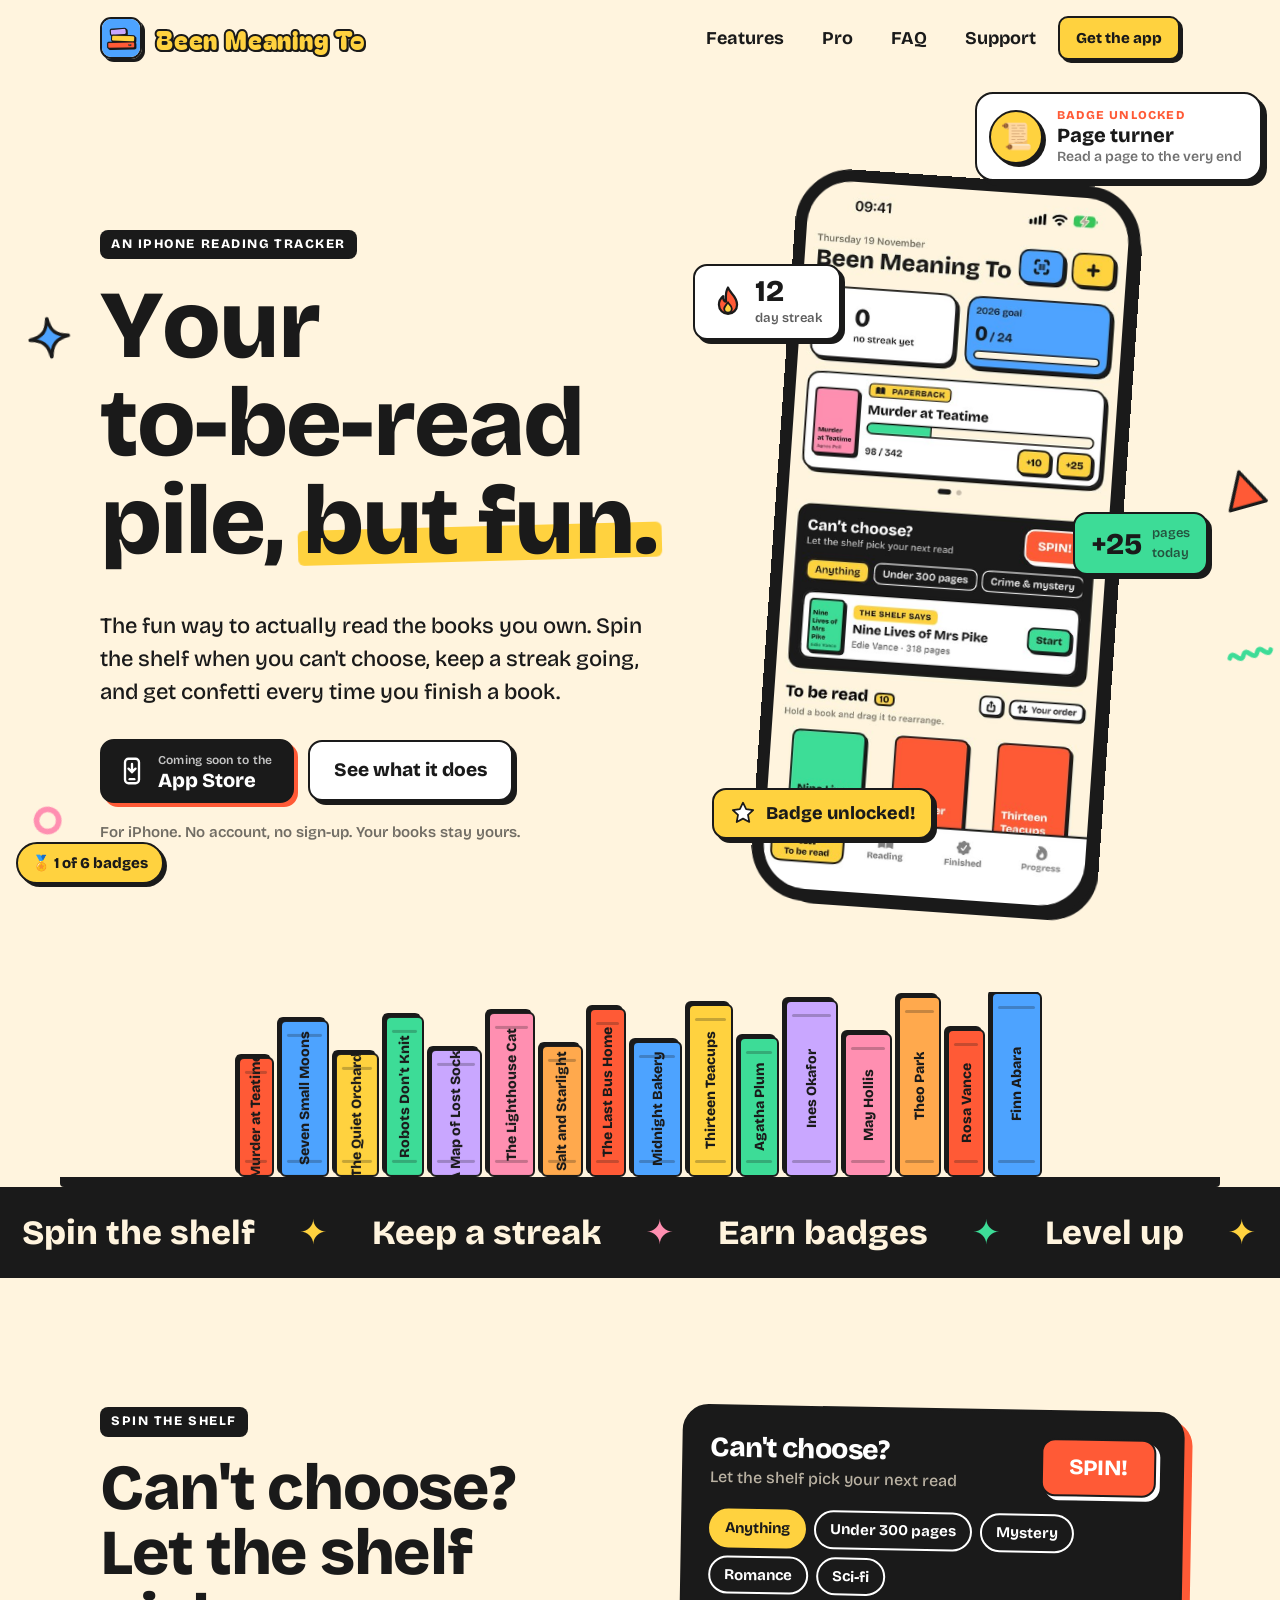
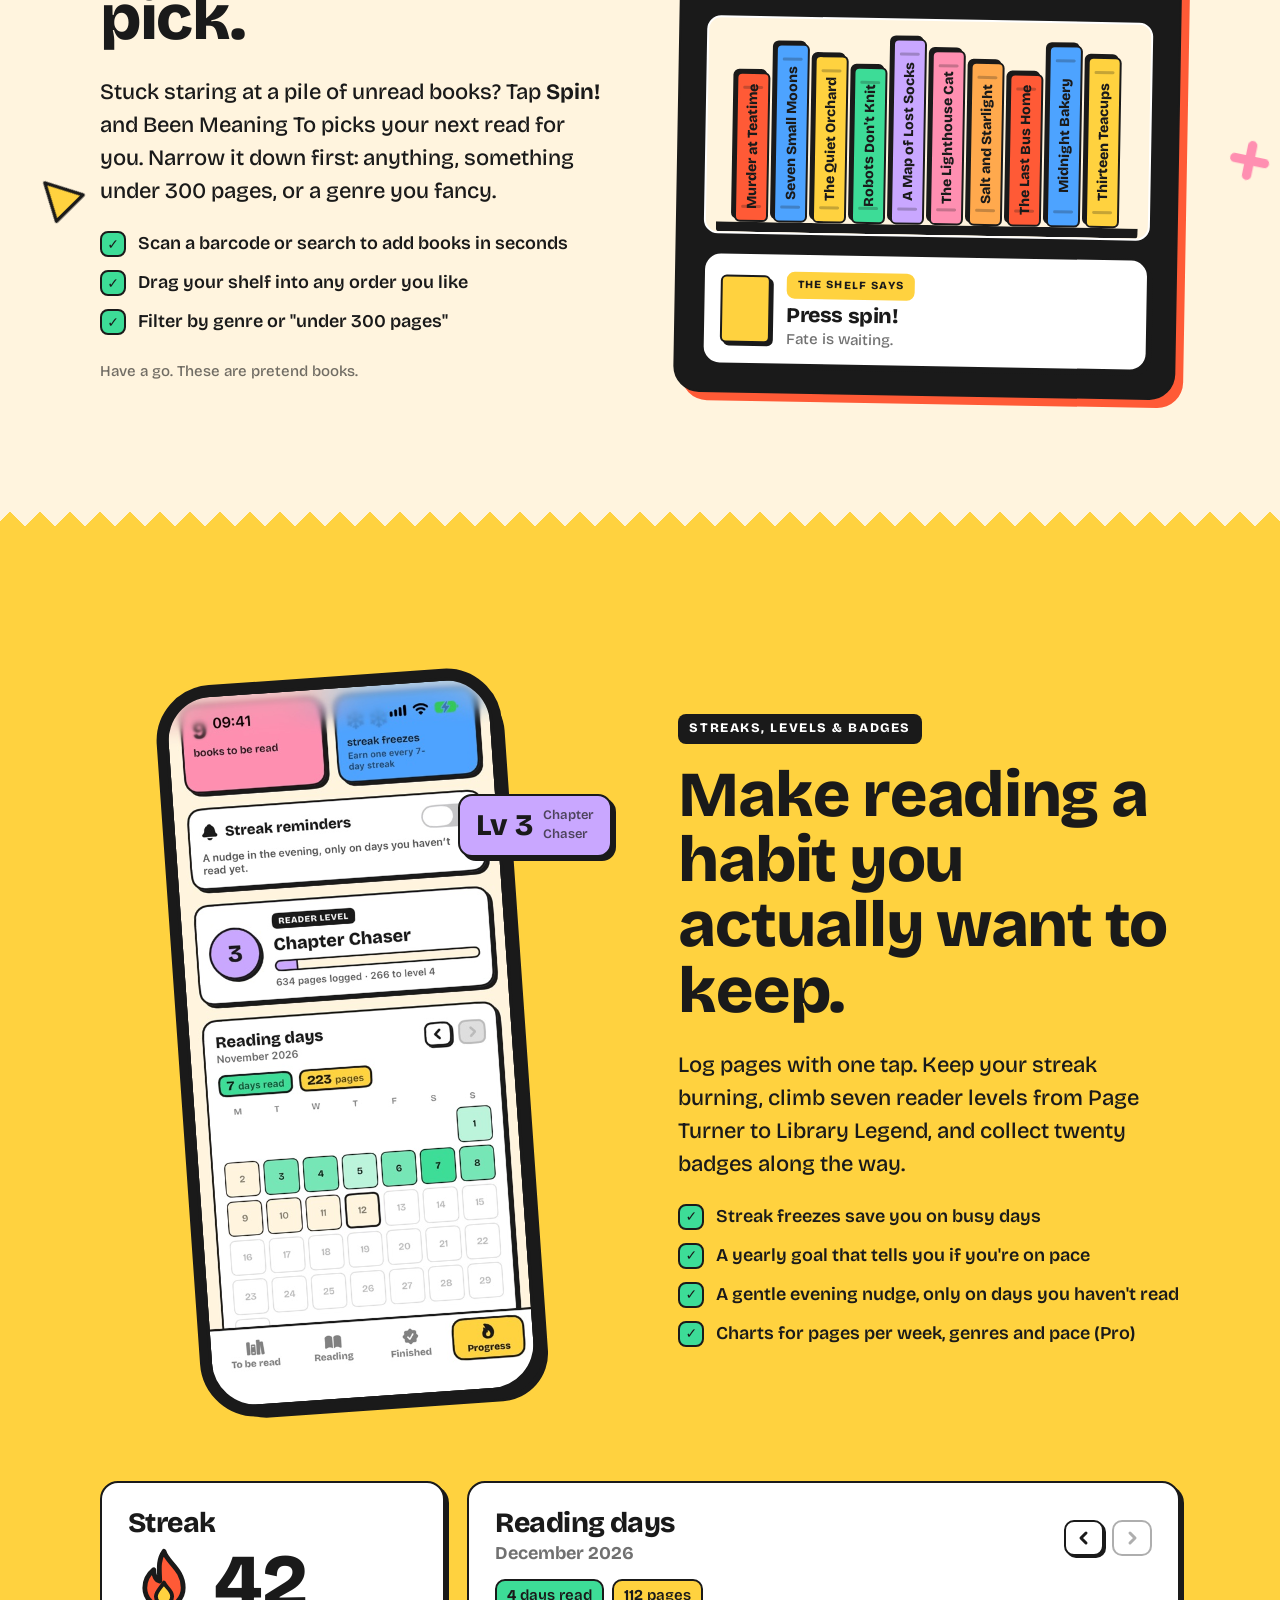
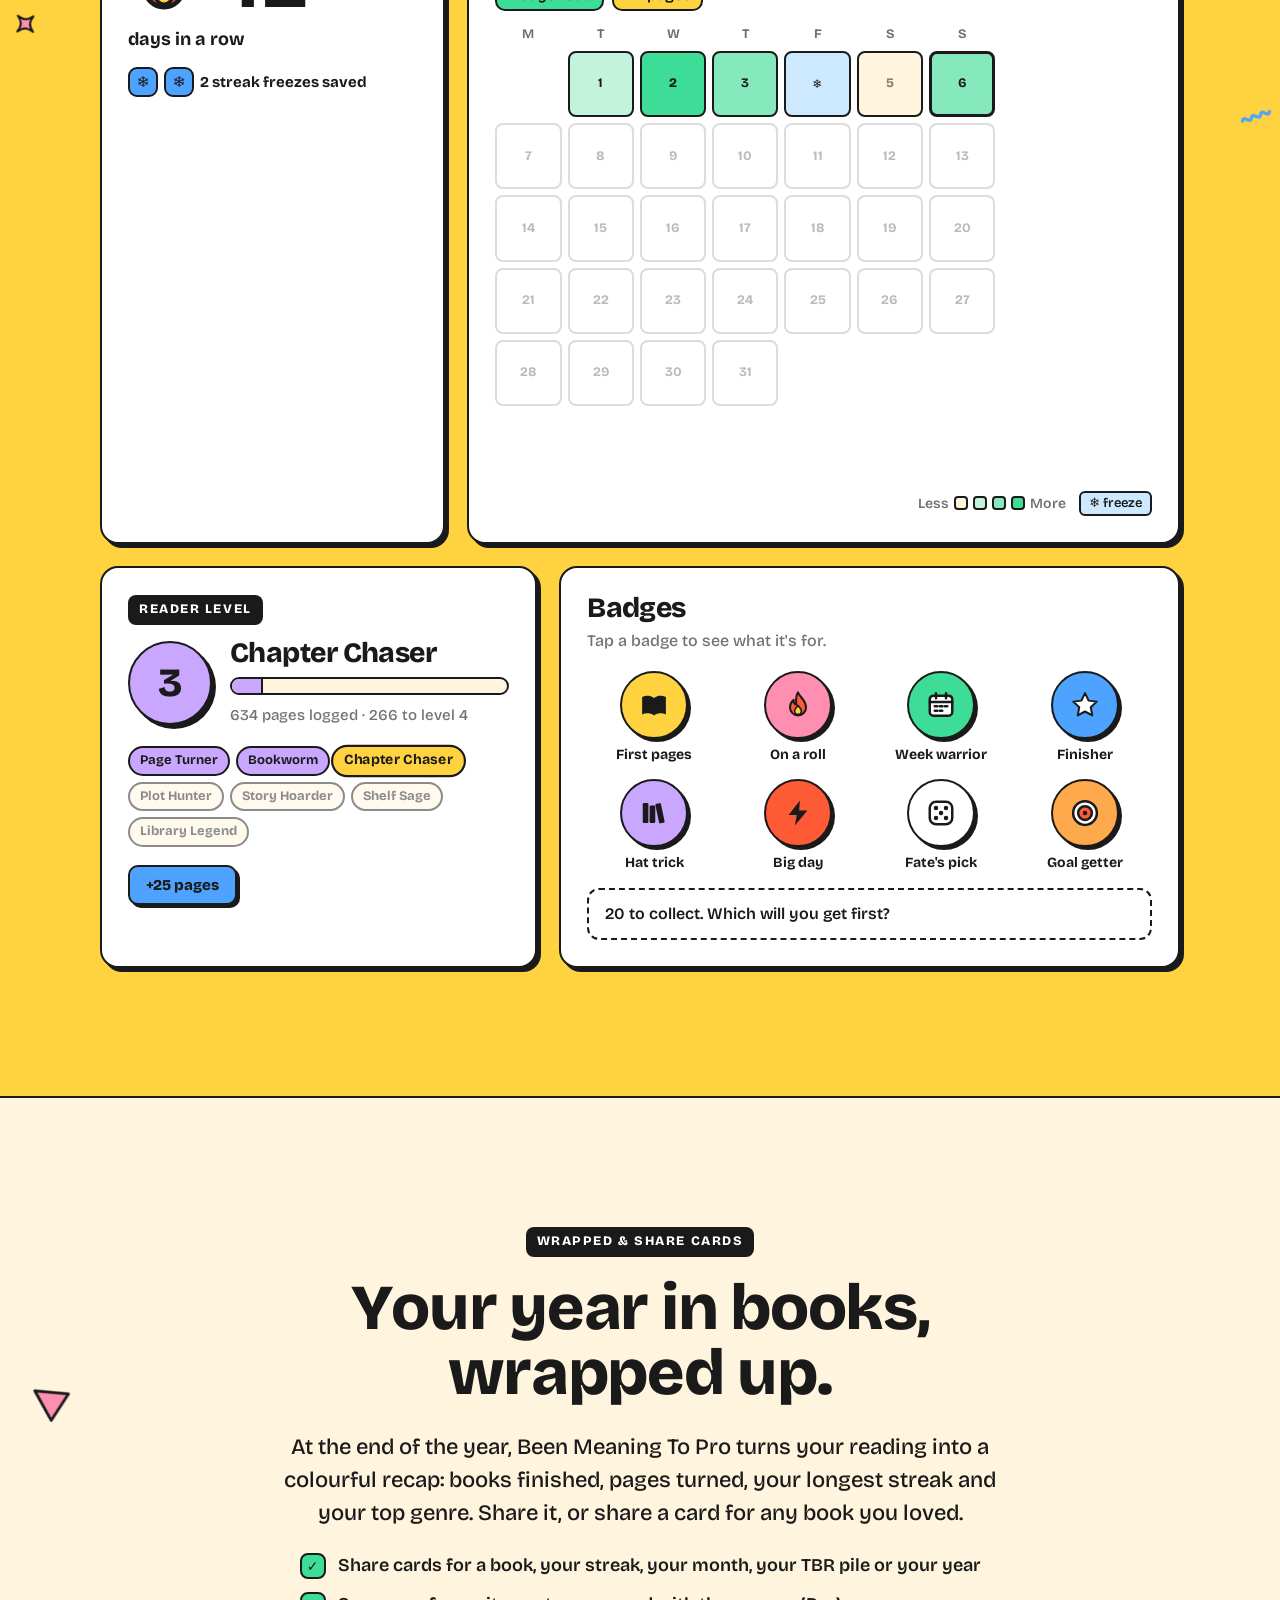
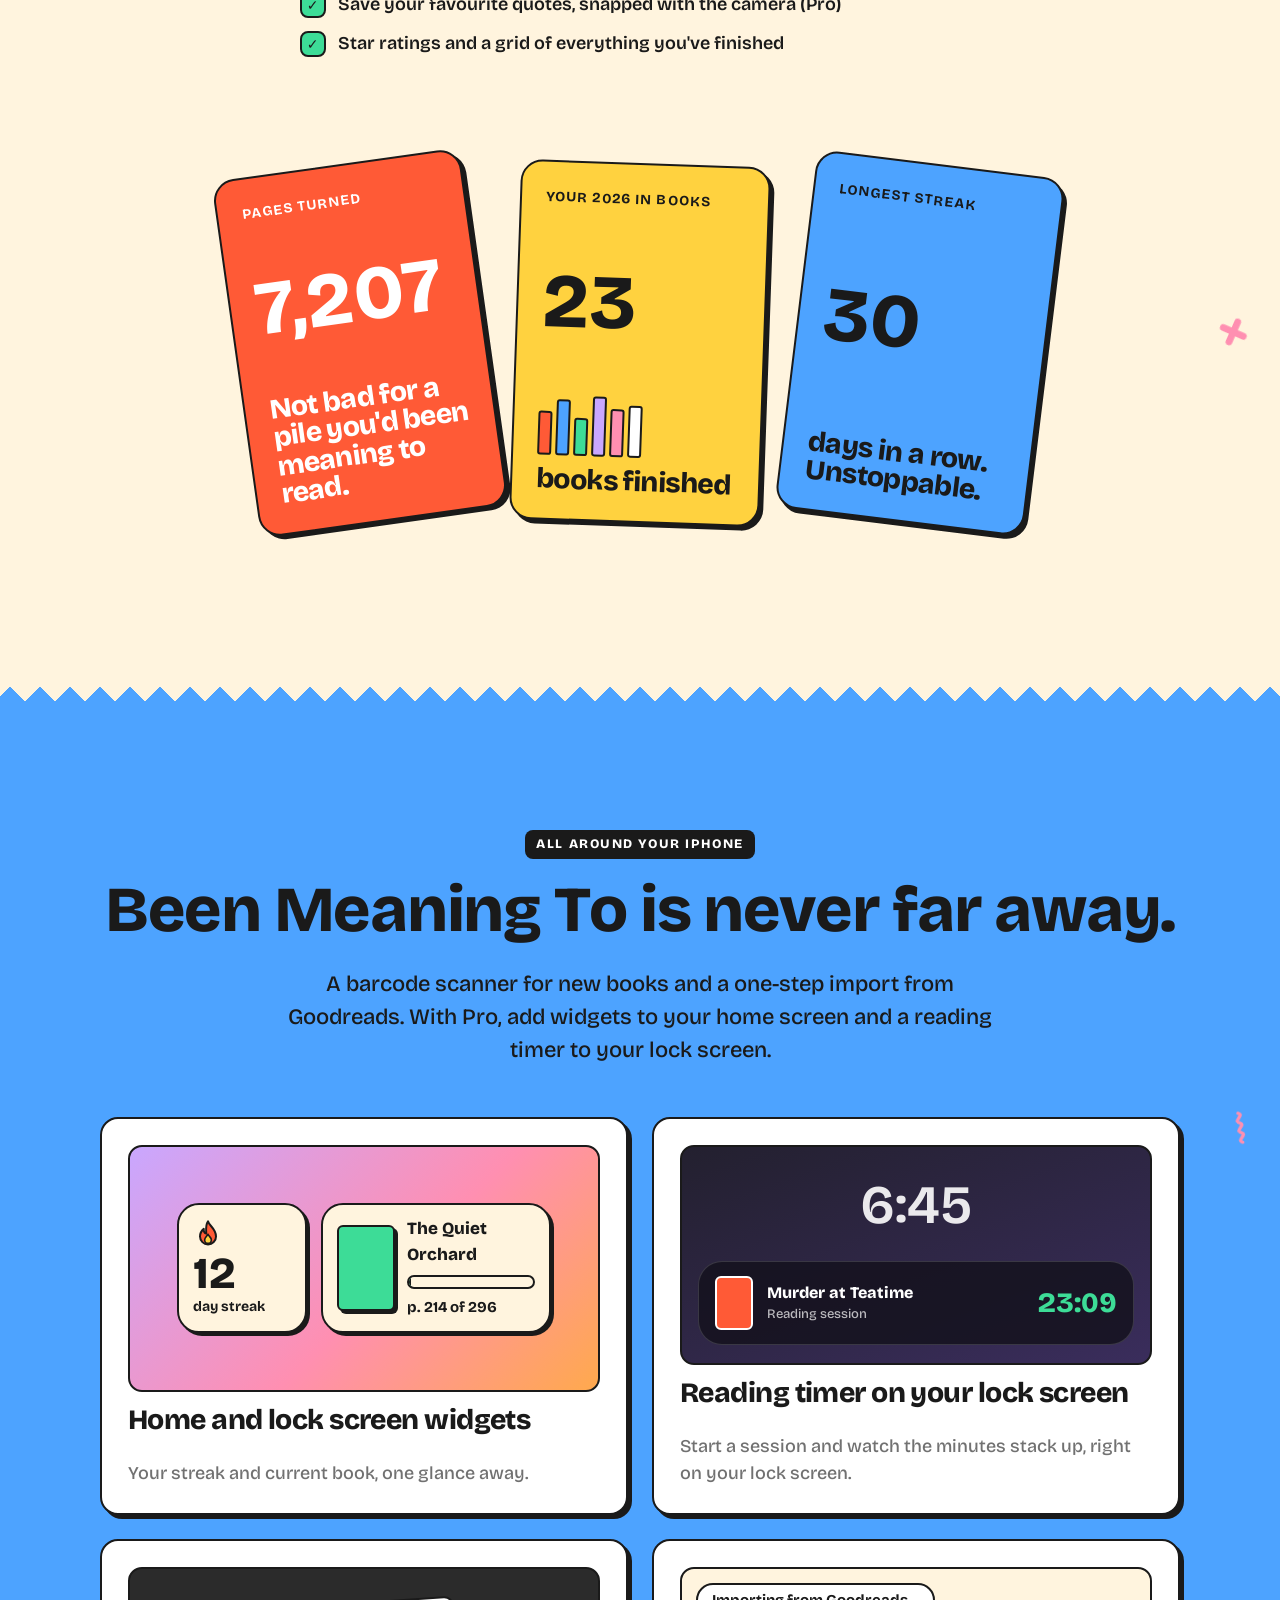
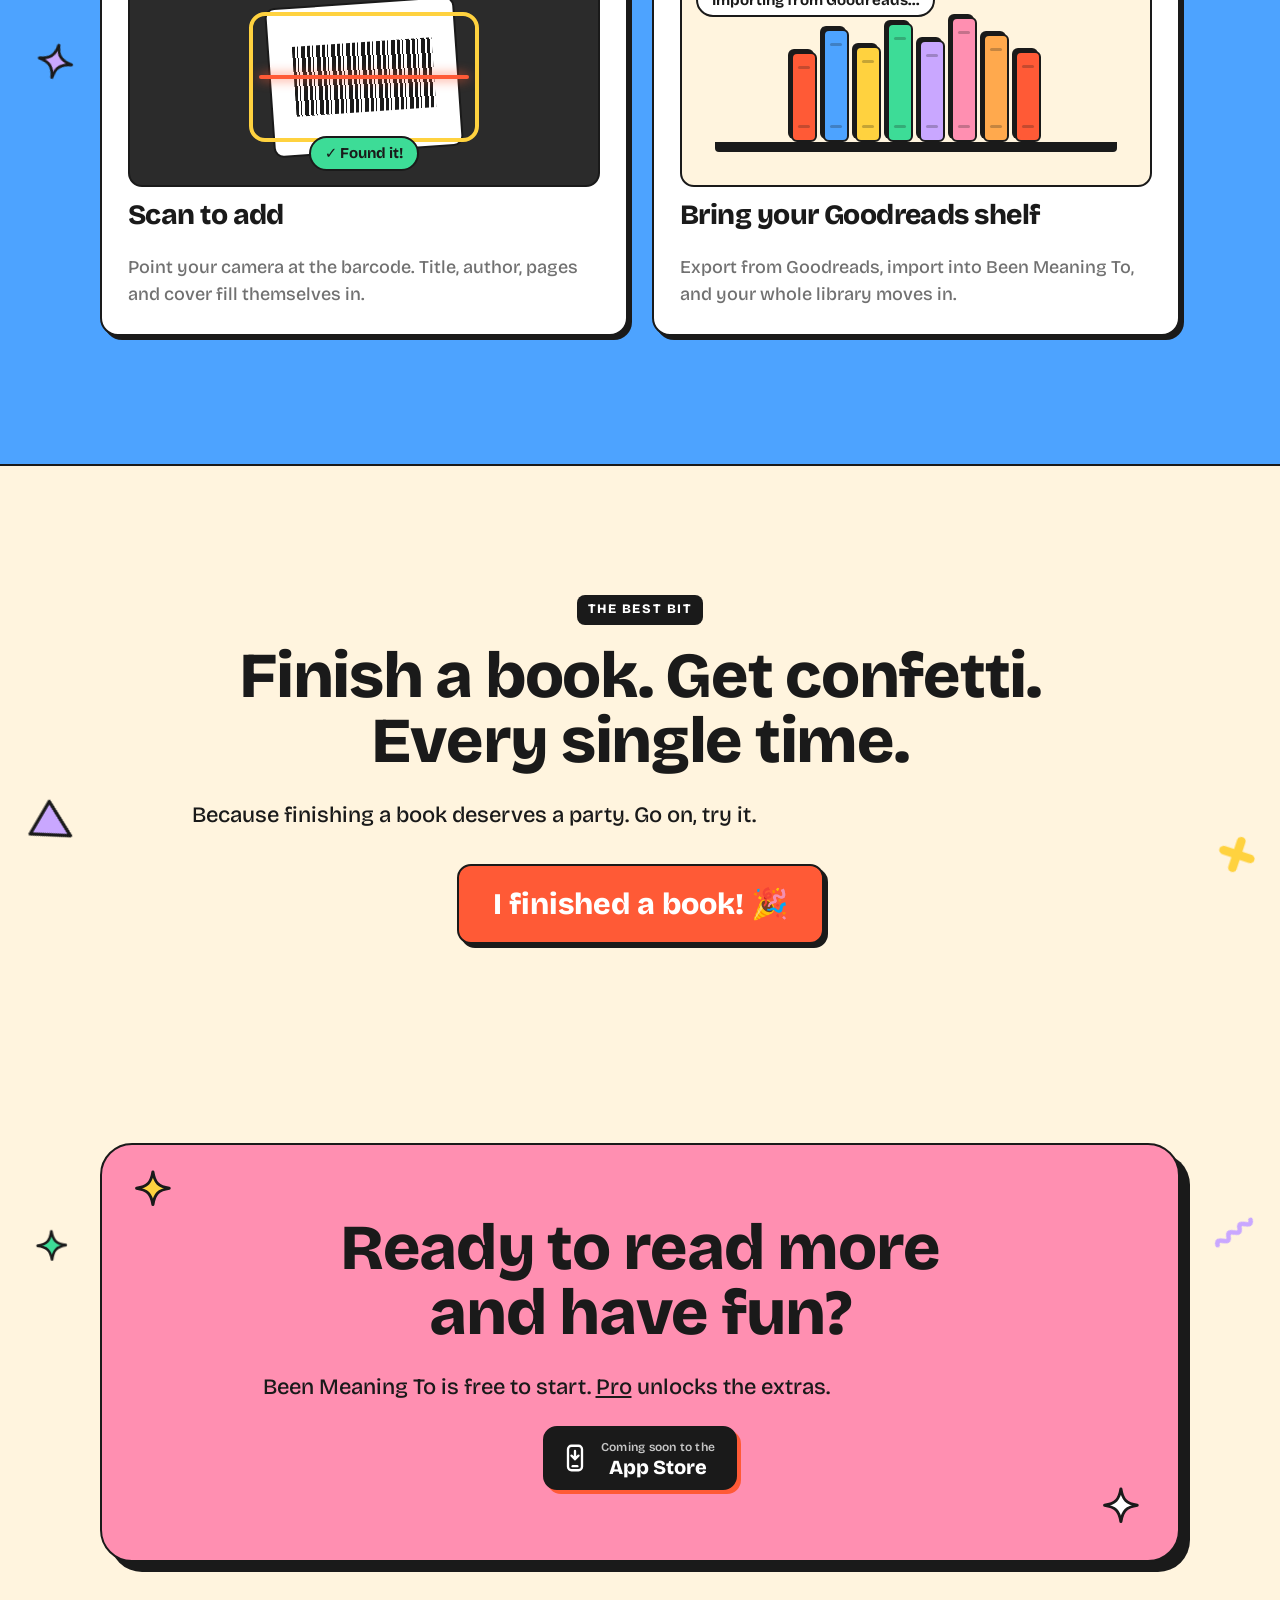
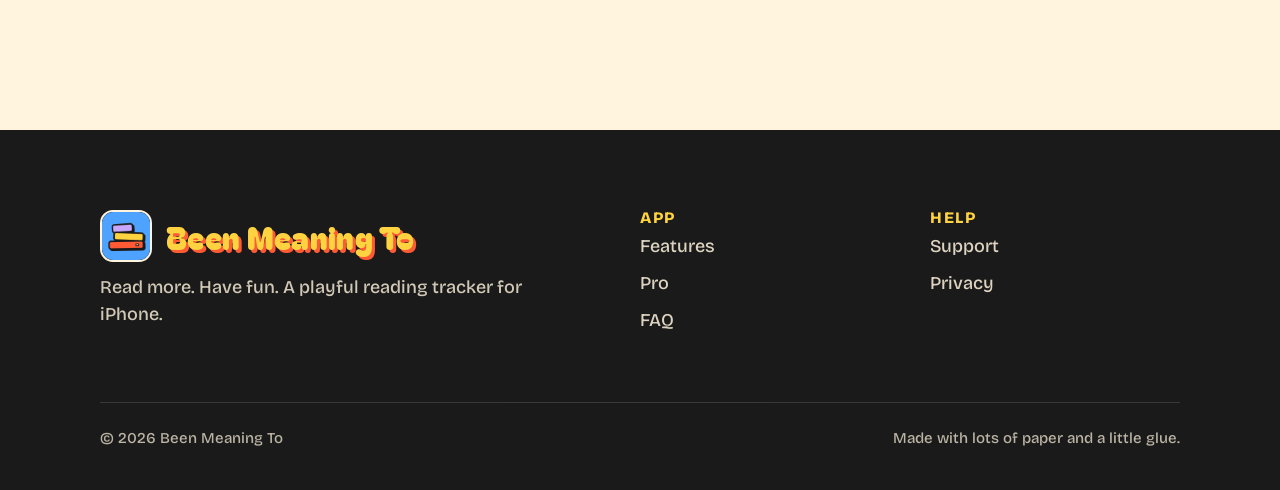
==== commit 863cf701: "Add files via upload" ====
--- a/index.html
+++ b/index.html
@@ -14,8 +14,8 @@
   <link rel="preconnect" href="https://fonts.googleapis.com">
   <link rel="preconnect" href="https://fonts.gstatic.com" crossorigin>
   <link href="https://fonts.googleapis.com/css2?family=Bricolage+Grotesque:opsz,wght@12..96,500;12..96,600;12..96,700;12..96,800&display=swap" rel="stylesheet">
-  <link rel="stylesheet" href="assets/css/site.css?v=12">
-  <link rel="stylesheet" href="assets/css/home.css?v=12">
+  <link rel="stylesheet" href="assets/css/site.css?v=13">
+  <link rel="stylesheet" href="assets/css/home.css?v=13">
 </head>
 <body>
 <a class="skip" href="#main">Skip to content</a>
@@ -348,7 +348,7 @@
   </div>
 </footer>
 
-<script src="assets/js/site.js?v=12"></script>
-<script src="assets/js/home.js?v=12"></script>
+<script src="assets/js/site.js?v=13"></script>
+<script src="assets/js/home.js?v=13"></script>
 </body>
 </html>
--- a/assets/css/site.css
+++ b/assets/css/site.css
@@ -137,7 +137,7 @@
 }
 .site-header.scrolled { border-bottom-color: var(--ink); }
 .nav { display: flex; align-items: center; justify-content: space-between; gap: 16px; height: 76px; }
-.logo { display: inline-flex; align-items: center; gap: 12px; text-decoration: none; font-family: "Loud Logo", var(--display); font-weight: 400; font-size: 26px; letter-spacing: .01em; color: var(--lemon); -webkit-text-stroke: 5px var(--ink); paint-order: stroke fill; text-shadow: 2px 2px 0 var(--ink); }
+.logo { display: inline-flex; align-items: center; gap: 14px; text-decoration: none; font-family: "Loud Logo", var(--display); font-weight: 400; font-size: 26px; letter-spacing: .03em; word-spacing: .04em; color: var(--lemon); -webkit-text-stroke: 4px var(--ink); paint-order: stroke fill; text-shadow: 2px 2px 0 var(--ink); }
 .logo img { width: 42px; height: 42px; border-radius: 11px; border: var(--stroke) solid var(--ink); box-shadow: 3px 3px 0 var(--ink); transition: transform .4s var(--bounce); }
 .logo:hover img { transform: rotate(-12deg) scale(1.08); }
 .nav-links { display: flex; align-items: center; gap: 6px; list-style: none; margin: 0; padding: 0; }
